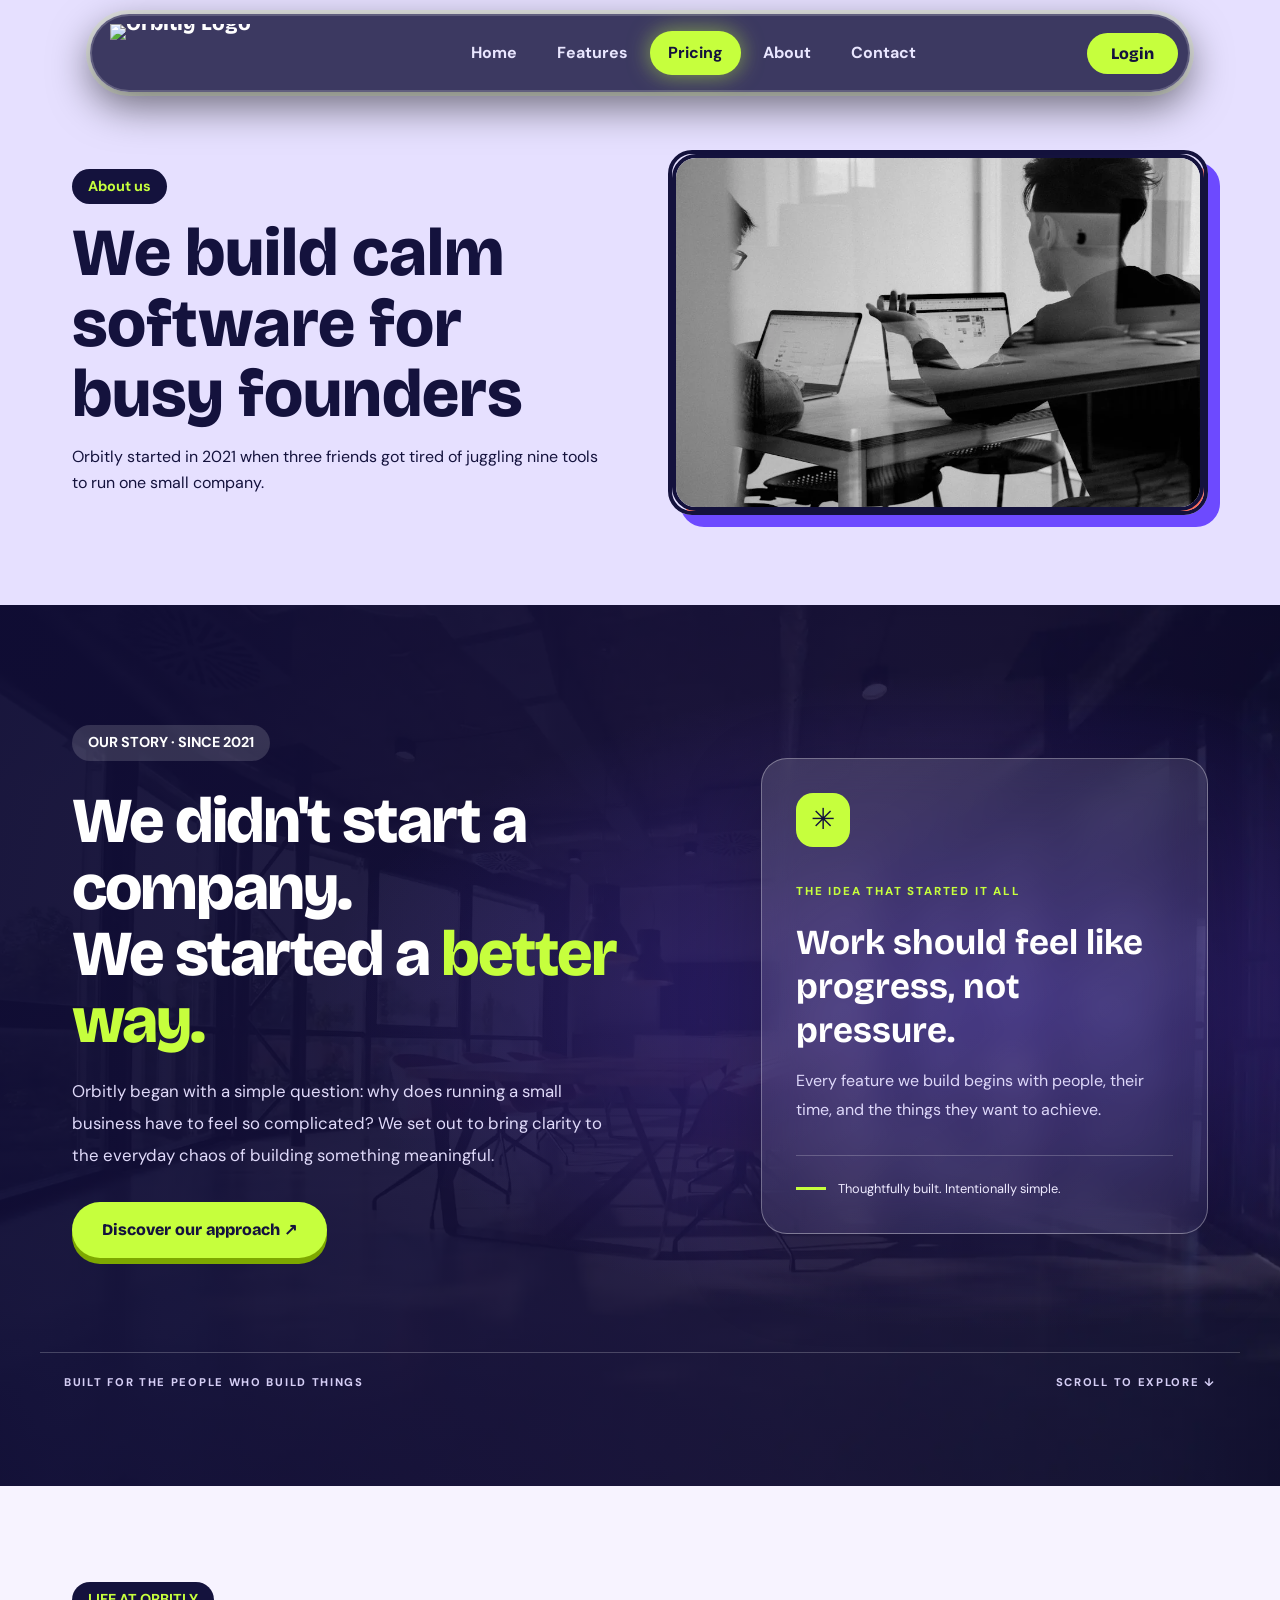
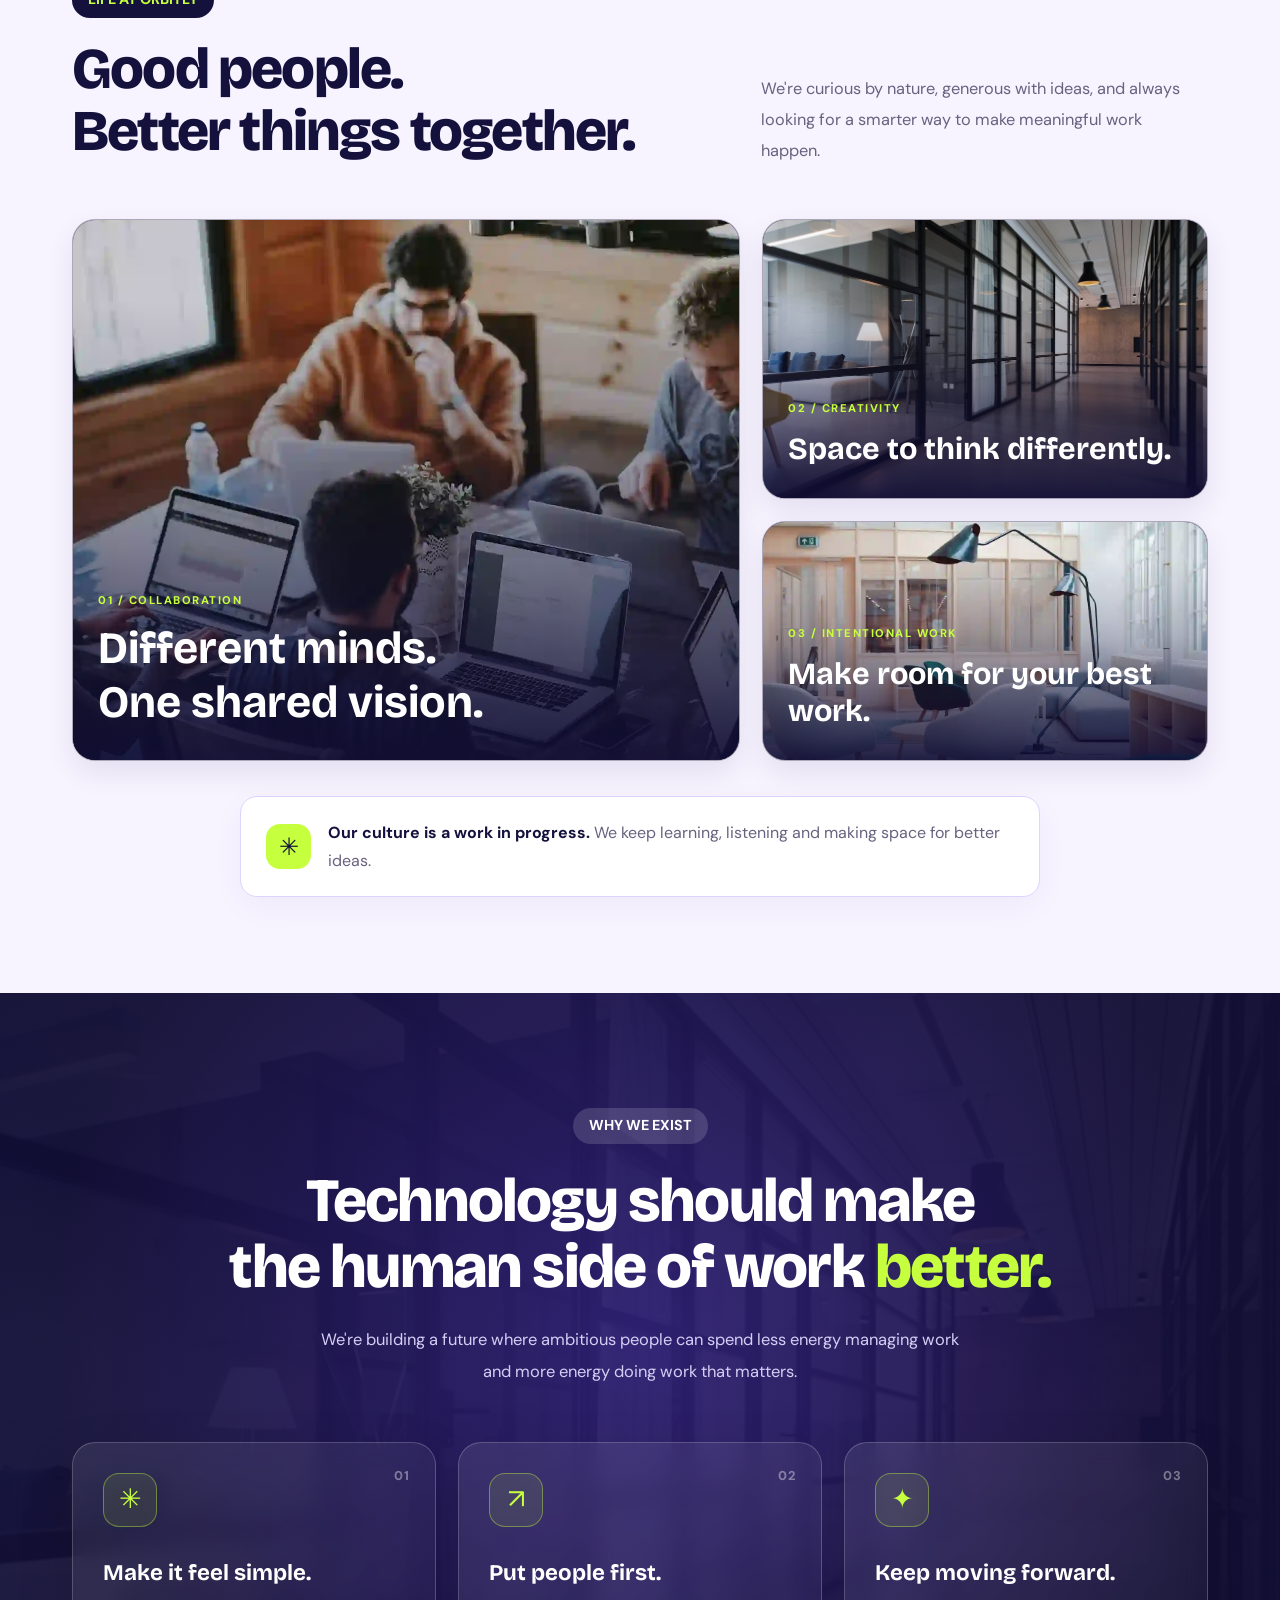
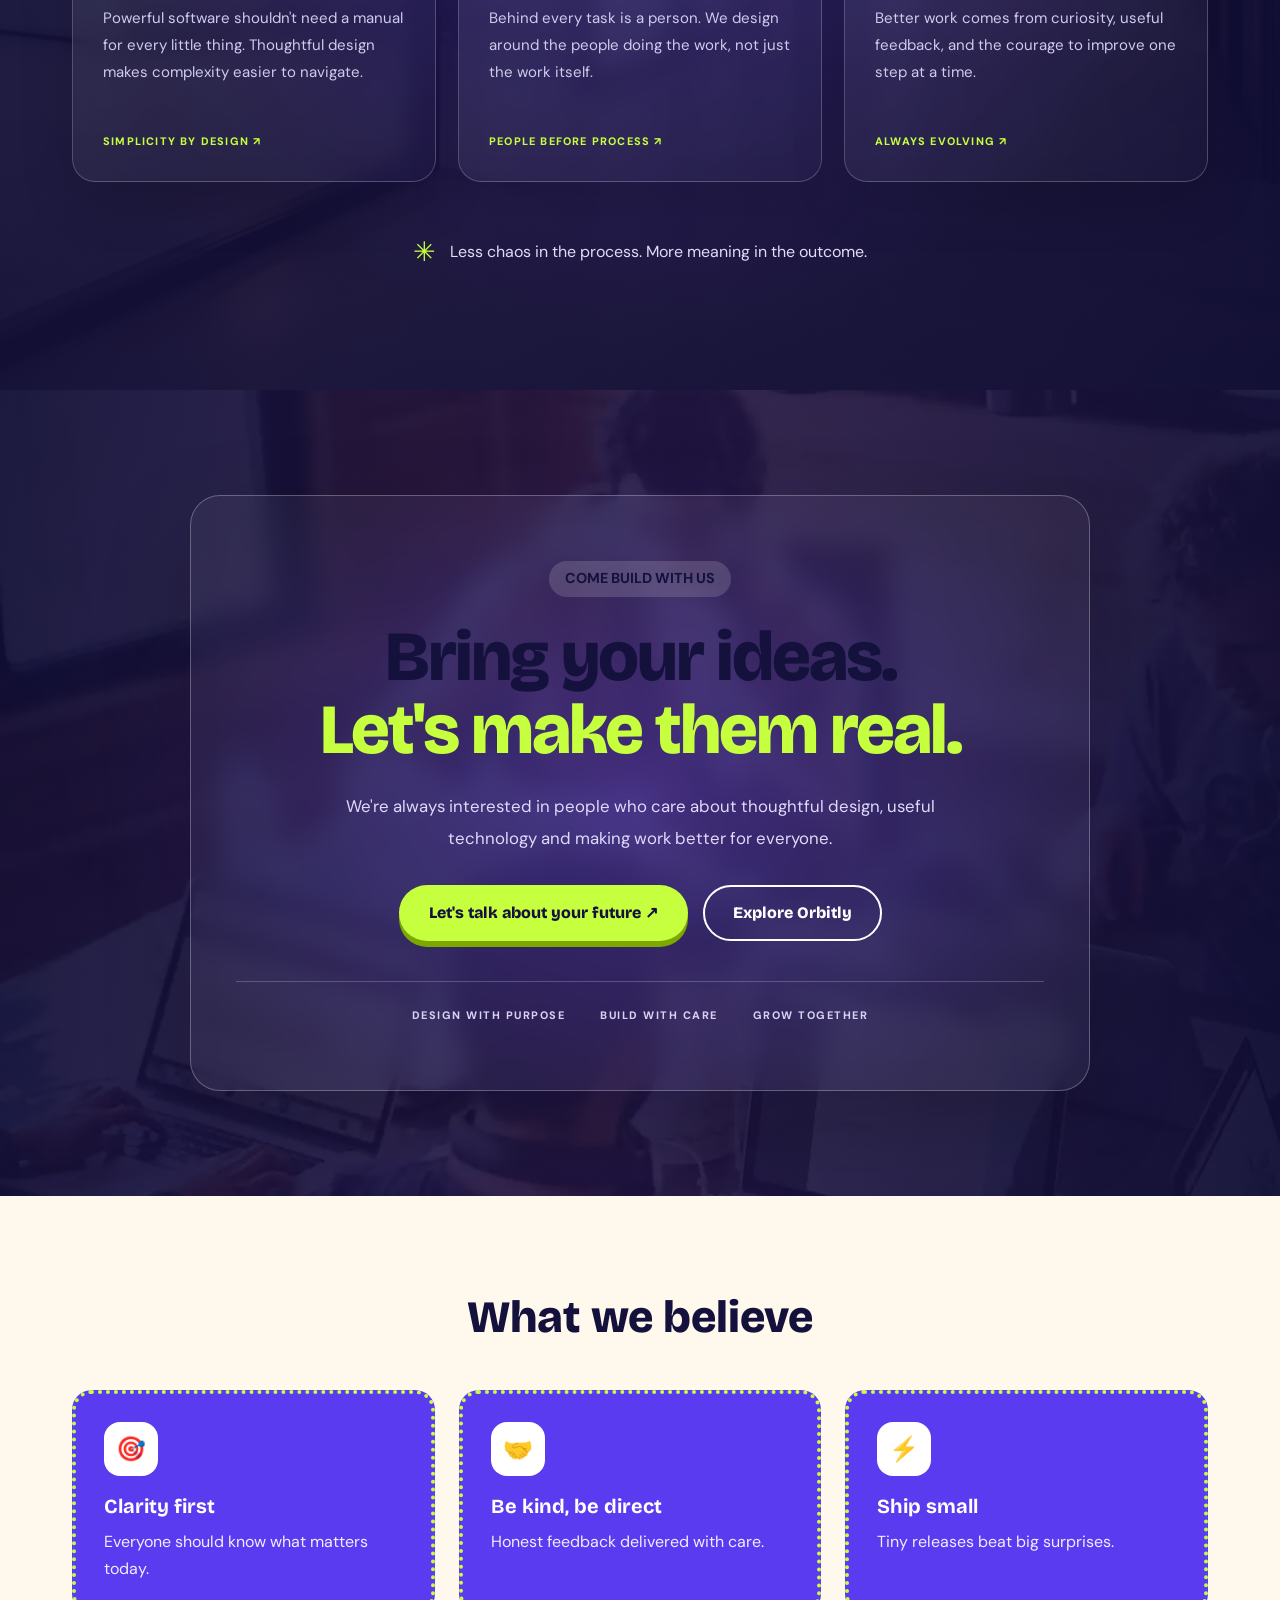
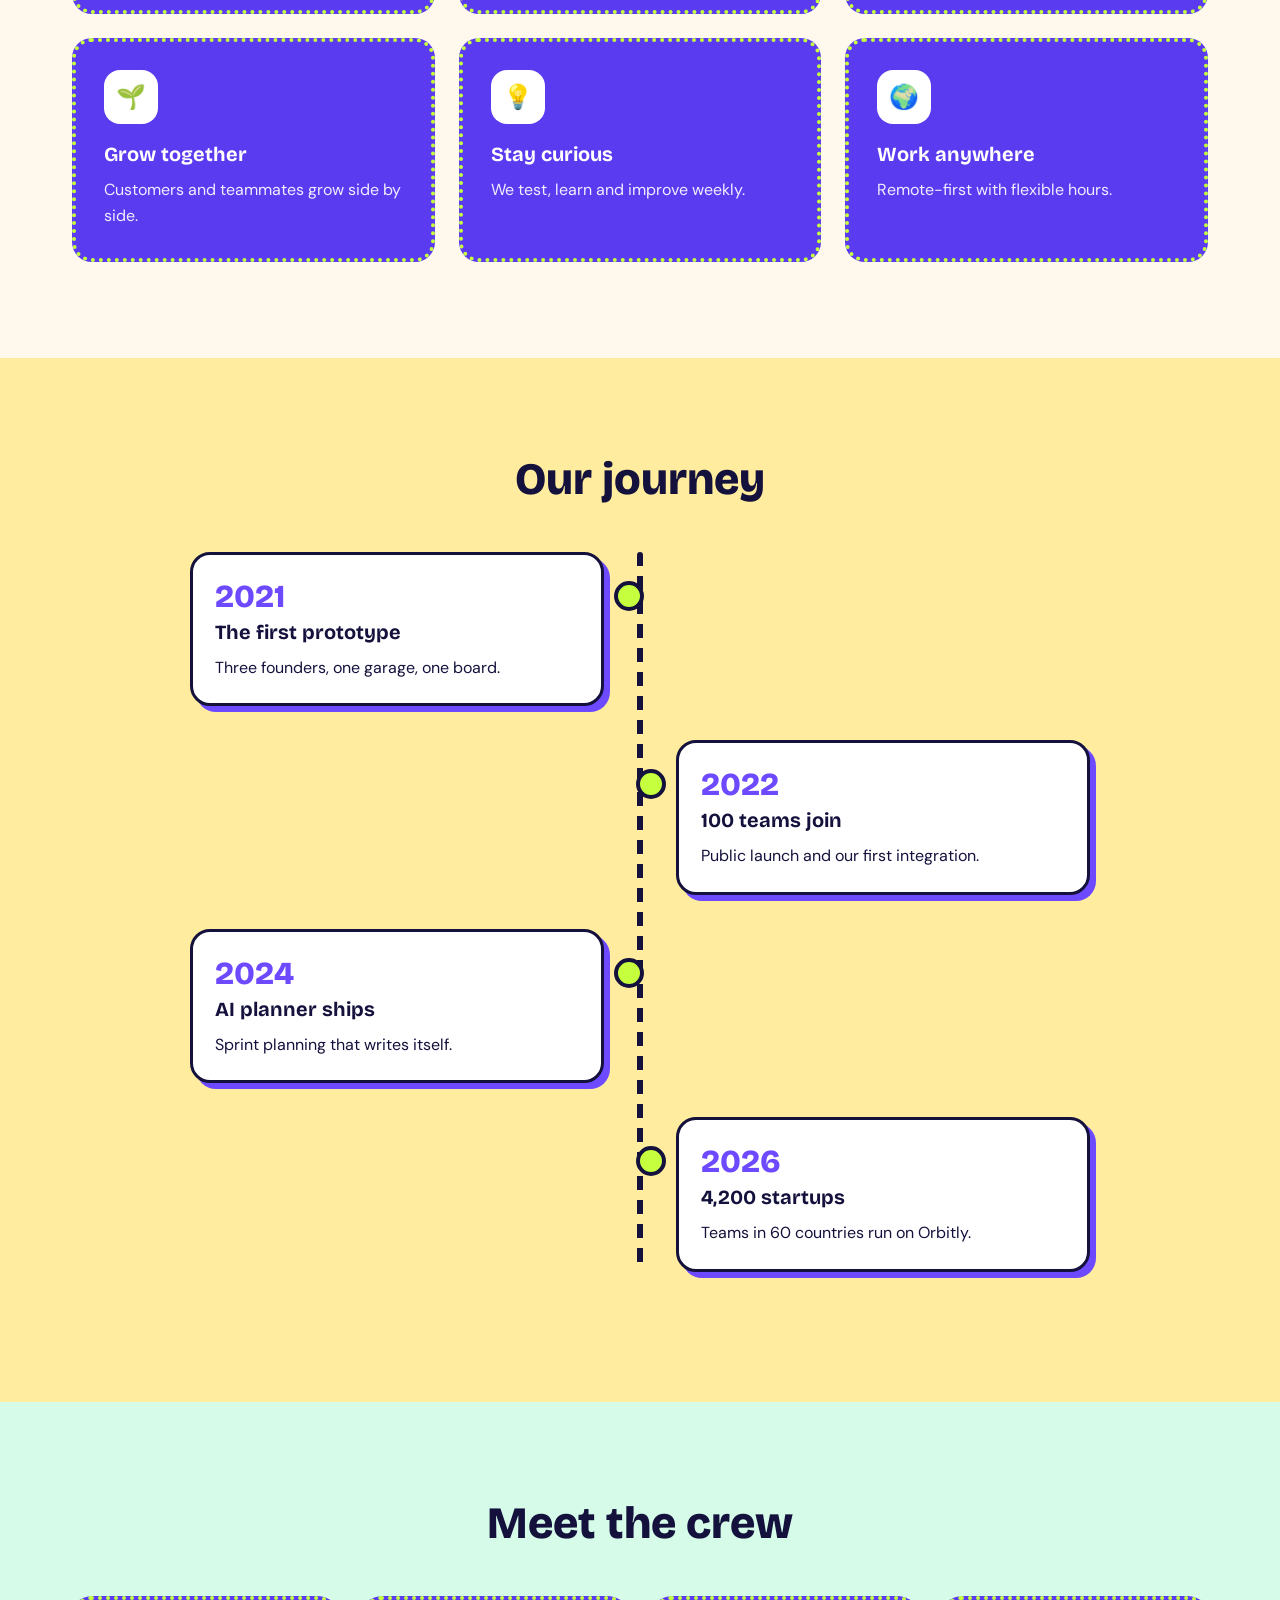
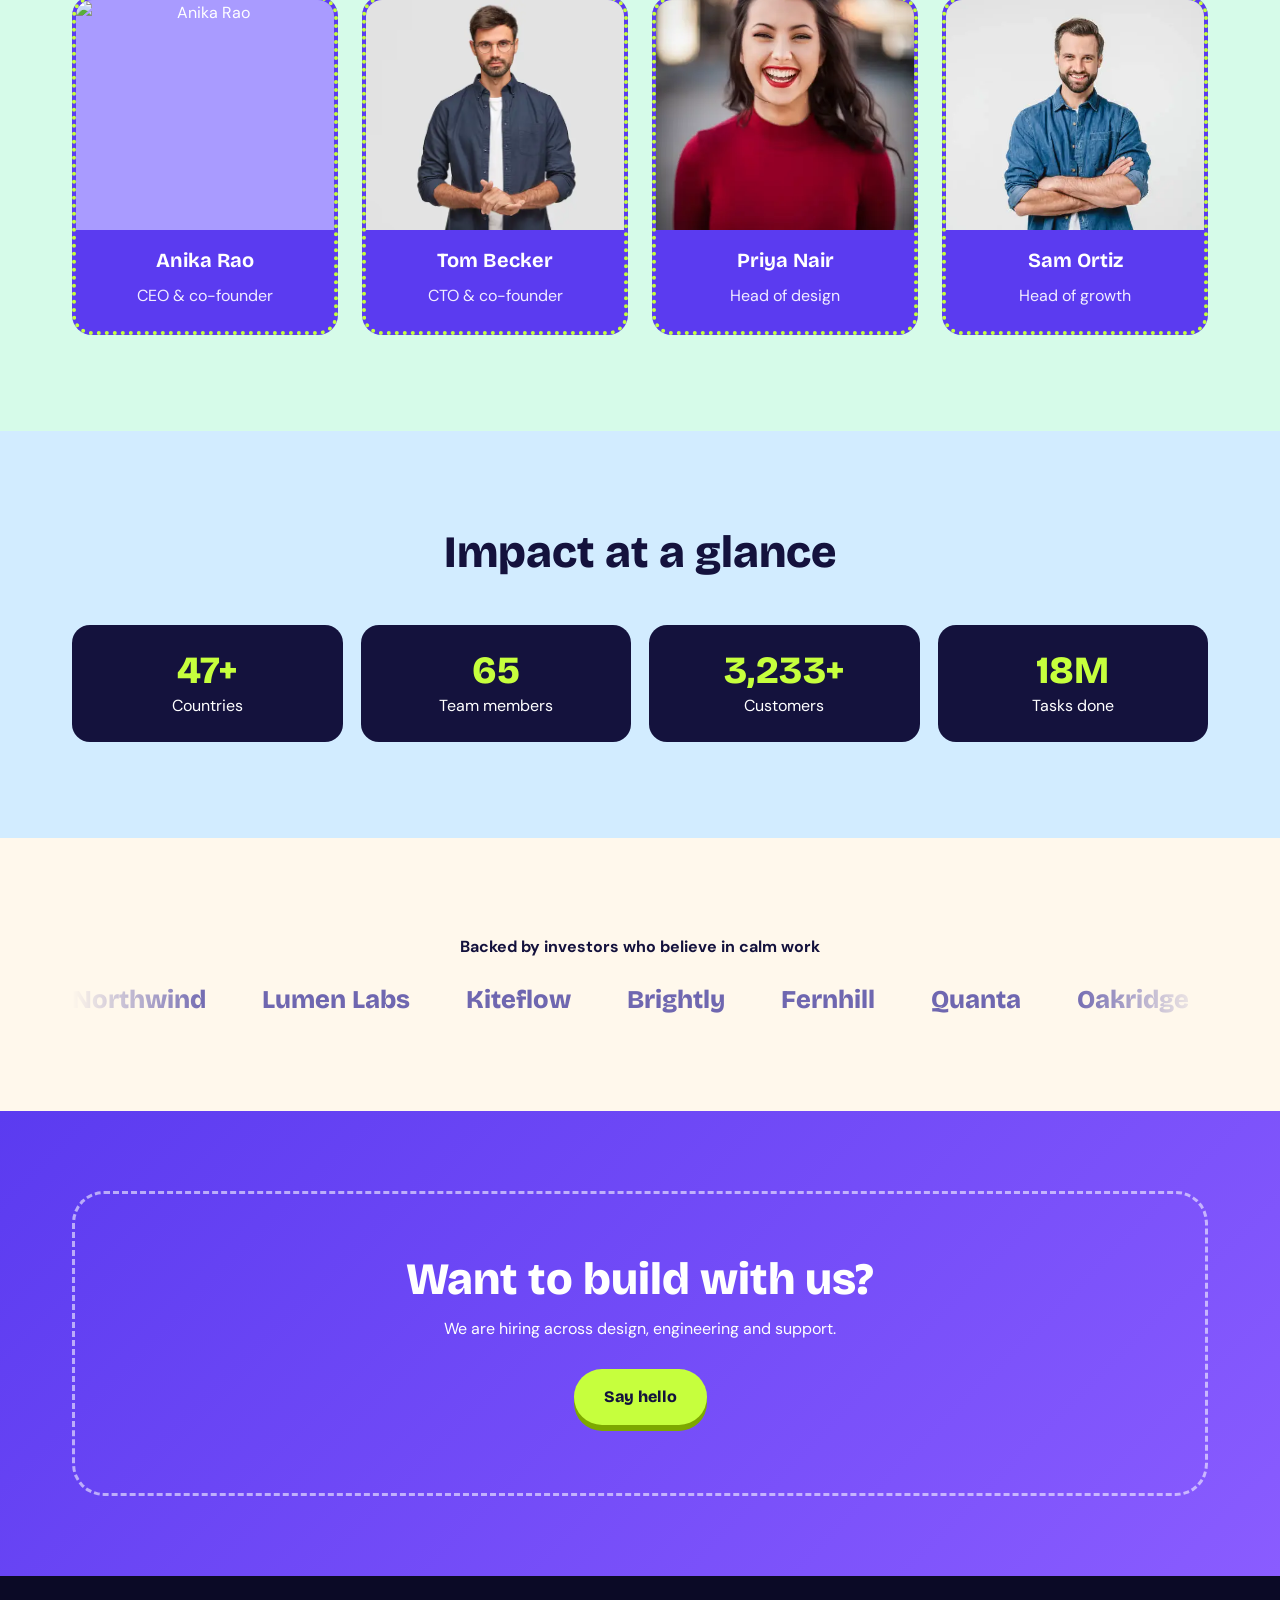
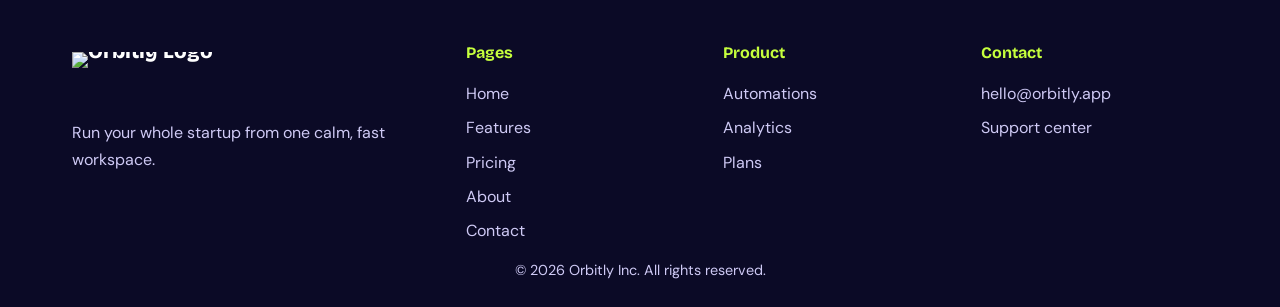
==== about.html @ 15941bc1 "first commit" ====
<!doctype html>
<html lang="en">
  <head>
    <meta charset="utf-8" />
    <meta name="viewport" content="width=device-width,initial-scale=1" />
    <title>About | Orbitly</title>
    <link rel="preconnect" href="https://fonts.googleapis.com" />
    <link
      href="https://fonts.googleapis.com/css2?family=Bricolage+Grotesque:wght@600;800&family=DM+Sans:wght@400;500;700&display=swap"
      rel="stylesheet"
    />
    <link rel="stylesheet" href="css/base.css" />
    <link rel="stylesheet" href="css/about.css" />
  </head>
  <body class="pg-about">
    <div id="bar"></div>
    <div id="glow"></div>
    <header class="nav">
      <a class="brand" href="index.html">
        <img src="images/logo.webp" alt="Orbitly Logo" class="brand-logo">
      </a>
      <nav class="links" id="links">
        <a href="index.html">Home</a>
        <a href="features.html">Features</a>
        <a href="pricing.html" class="on">Pricing</a>
        <a href="about.html">About</a>
        <a href="contact.html">Contact</a>
        <span class="blob"></span>
      </nav>
      <div class="navr">
        <button class="btn lime sm" id="loginBtn" type="button">Login</button>
        <button class="burger" id="burger" aria-label="Open menu">
          <span></span><span></span><span></span>
        </button>
      </div>
    </header>
    <div class="veil" id="veil"></div>
    <aside class="drawer" id="drawer">
      <button class="x" id="dx" aria-label="Close menu">&times;</button>
      <a href="index.html">Home</a>
      <a href="features.html">Features</a>
      <a href="pricing.html" class="on">Pricing</a>
      <a href="about.html">About</a><a href="contact.html">Contact</a>
      <button class="btn lime" id="loginBtn" type="button">Login</button>
    </aside>

<!-- =============== pages starts ================ -->
    <main>

      <section class="sec s-lilac hero2">
        <div class="wrap">
          <div class="split">
            <div data-a="left">
              <span class="pill dk">About us</span>
              <h1>We build calm software for busy founders</h1>
              <p>
                Orbitly started in 2021 when three friends got tired of juggling
                nine tools to run one small company.
              </p>
            </div>
            <div data-a="right" class="frame">
              <img
                src="images/img1.webp"
                alt="Orbitly office team"
                loading="lazy"
              />
            </div>
          </div>
        </div>
      </section>


<!-- 1. OUR STORY — CINEMATIC PHOTO SECTION -->
<section class="sec ab-story">
  <div class="ab-story-bg"></div>
  <div class="ab-story-overlay"></div>

  <div class="wrap ab-story-inner">
    <div class="ab-story-copy" data-a="left">
      <span class="pill">OUR STORY · SINCE 2021</span>

      <h2>We didn't start a company.<br>
        We started a <em>better way.</em>
      </h2>

      <p>
        Orbitly began with a simple question: why does running a small
        business have to feel so complicated? We set out to bring clarity
        to the everyday chaos of building something meaningful.
      </p>

      <a href="error.html" class="btn lime">
        Discover our approach ↗
      </a>
    </div>

    <div class="ab-story-panel" data-a="right">
      <span class="ab-panel-icon">✳</span>
      <span class="ab-eyebrow">THE IDEA THAT STARTED IT ALL</span>

      <h3>Work should feel like progress, not pressure.</h3>

      <p>
        Every feature we build begins with people, their time,
        and the things they want to achieve.
      </p>

      <div class="ab-panel-foot">
        <span class="ab-panel-line"></span>
        <span>Thoughtfully built. Intentionally simple.</span>
      </div>
    </div>
  </div>

  <div class="ab-story-bottom">
    <span>BUILT FOR THE PEOPLE WHO BUILD THINGS</span>
    <span>SCROLL TO EXPLORE ↓</span>
  </div>
</section>


<!-- 2. LIFE AT ORBITLY — EDITORIAL PHOTO GALLERY -->
<section class="sec ab-culture">
  <div class="wrap">
    <div class="ab-culture-heading" data-a="up">
      <div>
        <span class="pill dk">LIFE AT ORBITLY</span>
        <h2>Good people.<br>Better things together.</h2>
      </div>

      <p>
        We're curious by nature, generous with ideas, and always
        looking for a smarter way to make meaningful work happen.
      </p>
    </div>

    <div class="ab-gallery">
      <article class="ab-gallery-card ab-gallery-main" data-a="left">
        <img
          src="images/img2.webp"
          alt="Colleagues collaborating around a table"
          loading="lazy">

        <div class="ab-gallery-overlay"></div>

        <div class="ab-gallery-content">
          <span>01 / COLLABORATION</span>
          <h3>Different minds.<br>One shared vision.</h3>
        </div>
      </article>

      <article class="ab-gallery-card ab-gallery-small" data-a="right">
        <img
          src="images/img3.webp"
          alt="Bright contemporary collaborative workspace"
          loading="lazy">

        <div class="ab-gallery-overlay"></div>

        <div class="ab-gallery-content">
          <span>02 / CREATIVITY</span>
          <h3>Space to think differently.</h3>
        </div>
      </article>

      <article class="ab-gallery-card ab-gallery-wide" data-a="up">
        <img
          src="images/img4.webp"
          alt="Thoughtfully designed modern workspace"
          loading="lazy">

        <div class="ab-gallery-overlay"></div>

        <div class="ab-gallery-content">
          <span>03 / INTENTIONAL WORK</span>
          <h3>Make room for your best work.</h3>
        </div>
      </article>
    </div>

    <div class="ab-culture-note" data-a="up">
      <span>✳</span>
      <p>
        <strong>Our culture is a work in progress.</strong>
        We keep learning, listening and making space for better ideas.
      </p>
    </div>
  </div>
</section>


<!-- 3. OUR MISSION — DARK IMMERSIVE SECTION -->
<section class="sec ab-mission">
  <div class="ab-mission-bg"></div>
  <div class="ab-mission-overlay"></div>

  <div class="wrap ab-mission-inner">
    <div class="ab-mission-heading" data-a="up">
      <span class="pill">WHY WE EXIST</span>

      <h2>Technology should make<br>
        the human side of work <em>better.</em>
      </h2>

      <p>
        We're building a future where ambitious people can spend
        less energy managing work and more energy doing work that matters.
      </p>
    </div>

    <div class="ab-principles">
      <article class="ab-principle" data-a="up">
        <span class="ab-principle-number">01</span>
        <span class="ab-principle-icon">✳</span>
        <h3>Make it feel simple.</h3>
        <p>
          Powerful software shouldn't need a manual for every little thing.
          Thoughtful design makes complexity easier to navigate.
        </p>
        <span class="ab-principle-foot">SIMPLICITY BY DESIGN ↗</span>
      </article>

      <article class="ab-principle" data-a="up">
        <span class="ab-principle-number">02</span>
        <span class="ab-principle-icon">↗</span>
        <h3>Put people first.</h3>
        <p>
          Behind every task is a person. We design around the people
          doing the work, not just the work itself.
        </p>
        <span class="ab-principle-foot">PEOPLE BEFORE PROCESS ↗</span>
      </article>

      <article class="ab-principle" data-a="up">
        <span class="ab-principle-number">03</span>
        <span class="ab-principle-icon">✦</span>
        <h3>Keep moving forward.</h3>
        <p>
          Better work comes from curiosity, useful feedback,
          and the courage to improve one step at a time.
        </p>
        <span class="ab-principle-foot">ALWAYS EVOLVING ↗</span>
      </article>
    </div>

    <div class="ab-mission-signoff" data-a="up">
      <span class="ab-signoff-star">✳</span>
      <p>Less chaos in the process. More meaning in the outcome.</p>
    </div>
  </div>
</section>


<!-- 4. CAREERS — PREMIUM PHOTO CTA -->
<section class="sec ab-careers">
  <div class="ab-careers-bg"></div>
  <div class="ab-careers-overlay"></div>

  <div class="wrap">
    <div class="ab-careers-box" data-a="zoom">
      <span class="pill">COME BUILD WITH US</span>

      <h2>Bring your ideas.<br>
        <em>Let's make them real.</em>
      </h2>

      <p>
        We're always interested in people who care about thoughtful
        design, useful technology and making work better for everyone.
      </p>

      <div class="ab-careers-actions">
        <a class="btn lime" href="error.html">
          Let's talk about your future ↗
        </a>
        <a class="btn ghost" href="error.html">
          Explore Orbitly
        </a>
      </div>

      <div class="ab-careers-foot">
        <span>DESIGN WITH PURPOSE</span>
        <span>BUILD WITH CARE</span>
        <span>GROW TOGETHER</span>
      </div>
    </div>
  </div>
</section>


<!--  -->
      <section class="sec s-cream">
        <div class="wrap">
          <div class="head" data-a="up"><h2>What we believe</h2></div>
          <div class="grid g3">
            <article class="card" data-a="up" data-tilt>
              <span class="ic">&#127919;</span>
              <h3>Clarity first</h3>
              <p>Everyone should know what matters today.</p>
            </article>
            <article class="card" data-a="up" data-tilt>
              <span class="ic">&#129309;</span>
              <h3>Be kind, be direct</h3>
              <p>Honest feedback delivered with care.</p>
            </article>
            <article class="card" data-a="up" data-tilt>
              <span class="ic">&#9889;</span>
              <h3>Ship small</h3>
              <p>Tiny releases beat big surprises.</p>
            </article>
            <article class="card" data-a="up" data-tilt>
              <span class="ic">&#127793;</span>
              <h3>Grow together</h3>
              <p>Customers and teammates grow side by side.</p>
            </article>
            <article class="card" data-a="up" data-tilt>
              <span class="ic">&#128161;</span>
              <h3>Stay curious</h3>
              <p>We test, learn and improve weekly.</p>
            </article>
            <article class="card" data-a="up" data-tilt>
              <span class="ic">&#127757;</span>
              <h3>Work anywhere</h3>
              <p>Remote-first with flexible hours.</p>
            </article>
          </div>
        </div>
      </section>
      <section class="sec s-sun">
        <div class="wrap">
          <div class="head" data-a="up"><h2>Our journey</h2></div>
          <div class="tline">
            <div class="ti" data-a="left">
              <b>2021</b>
              <h3>The first prototype</h3>
              <p>Three founders, one garage, one board.</p>
            </div>
            <div class="ti" data-a="right">
              <b>2022</b>
              <h3>100 teams join</h3>
              <p>Public launch and our first integration.</p>
            </div>
            <div class="ti" data-a="left">
              <b>2024</b>
              <h3>AI planner ships</h3>
              <p>Sprint planning that writes itself.</p>
            </div>
            <div class="ti" data-a="right">
              <b>2026</b>
              <h3>4,200 startups</h3>
              <p>Teams in 60 countries run on Orbitly.</p>
            </div>
          </div>
        </div>
      </section>
      <section class="sec s-mint">
        <div class="wrap">
          <div class="head" data-a="up"><h2>Meet the crew</h2></div>
          <div class="grid g4">
            <article class="card tm" data-a="up" data-tilt>
              <img
                src="images/person1.jpg"
                alt="Anika Rao"
                loading="lazy"
              />
              <h3>Anika Rao</h3>
              <p>CEO &amp; co-founder</p>
            </article>
            <article class="card tm" data-a="up" data-tilt>
              <img
                src="images/team1.webp"
                alt="Tom Becker"
                loading="lazy"
              />
              <h3>Tom Becker</h3>
              <p>CTO &amp; co-founder</p>
            </article>
            <article class="card tm" data-a="up" data-tilt>
              <img
                src="images/person4.webp"
                alt="Priya Nair"
                loading="lazy"
              />
              <h3>Priya Nair</h3>
              <p>Head of design</p>
            </article>
            <article class="card tm" data-a="up" data-tilt>
              <img
                src="images/team3.webp"
                alt="Sam Ortiz"
                loading="lazy"
              />
              <h3>Sam Ortiz</h3>
              <p>Head of growth</p>
            </article>
          </div>
        </div>
      </section>
      <section class="sec s-sky">
        <div class="wrap">
          <div class="head" data-a="up"><h2>Impact at a glance</h2></div>
          <div class="stats wide">
            <div data-a="zoom">
              <b data-count="60" data-suf="+">0</b><span>Countries</span>
            </div>
            <div data-a="zoom">
              <b data-count="85" data-suf="">0</b><span>Team members</span>
            </div>
            <div data-a="zoom">
              <b data-count="4200" data-suf="+">0</b><span>Customers</span>
            </div>
            <div data-a="zoom">
              <b data-count="24" data-suf="M">0</b><span>Tasks done</span>
            </div>
          </div>
        </div>
      </section>
      <section class="sec s-cream trust">
        <div class="wrap">
          <p class="lead" data-a="up">
            Backed by investors who believe in calm work
          </p>
          <div class="marq">
            <div class="mt">
              <span>Northwind</span><span>Lumen Labs</span><span>Kiteflow</span
              ><span>Brightly</span><span>Fernhill</span><span>Quanta</span
              ><span>Oakridge</span><span>Pixelbarn</span><span>Northwind</span
              ><span>Lumen Labs</span><span>Kiteflow</span><span>Brightly</span
              ><span>Fernhill</span><span>Quanta</span><span>Oakridge</span
              ><span>Pixelbarn</span>
            </div>
          </div>
        </div>
      </section>
      <section class="sec s-violet cta">
        <div class="wrap">
          <div class="ctab" data-a="zoom">
            <h2>Want to build with us?</h2>
            <p>We are hiring across design, engineering and support.</p>
            <a class="btn lime" href="error.html">Say hello</a>
          </div>
        </div>
      </section>
    </main>
<!-- Footer -->
    <footer class="foot">
      <div class="wrap fgrid">
        <div>
          <a class="brand" href="index.html">
            <img src="images/logo.webp" alt="Orbitly Logo" class="brand-logo">
          </a>
          <p>Run your whole startup from one calm, fast workspace.</p>
        </div>
        <div>
          <h4>Pages</h4>
          <a href="index.html">Home</a>
          <a href="features.html">Features</a>
          <a href="pricing.html">Pricing</a>
          <a href="about.html">About</a>
          <a href="contact.html">Contact</a>
        </div>
        <div>
          <h4>Product</h4>
          <a href="features.html">Automations</a>
          <a href="features.html">Analytics</a>
          <a href="pricing.html">Plans</a>
        </div>
        <div>
          <h4>Contact</h4>
          <a href="contact.html">hello@orbitly.app</a>
          <a href="contact.html">Support center</a>
        </div>
      </div>
      <p class="copy">&copy; 2026 Orbitly Inc. All rights reserved.</p>
    </footer>


    <script src="js/base.js"></script>
    <script src="js/about.js"></script>
  </body>
</html>
---- css/base.css ----
:root{--bg:#12103a;--v:#6d4aff;--vd:#4a2fd6;--lime:#c6ff3d;--coral:#ff6b57;--ink:#14123d;--card:#fff;--ct:#14123d;--bd:3px solid var(--ink)}
*{box-sizing:border-box;margin:0;padding:0}html{scroll-behavior:smooth}
body{background:var(--bg);color:#fff;font:400 1rem/1.65 'DM Sans',sans-serif;overflow-x:hidden}
img{max-width:100%;display:block}a{color:inherit;text-decoration:none}
h1,h2,h3,h4,.brand,.btn{font-family:'Bricolage Grotesque',sans-serif}
:focus-visible{outline:3px solid var(--lime);outline-offset:3px}
#bar{position:fixed;top:0;left:0;height:4px;width:0;background:linear-gradient(90deg,var(--coral),var(--lime));z-index:200}
#glow{position:fixed;width:340px;height:340px;border-radius:50%;pointer-events:none;background:radial-gradient(#6d4aff55,transparent 65%);transform:translate(-50%,-50%);z-index:1;left:-400px;top:-400px}
.wrap{max-width:1180px;margin:auto;padding:0 22px}
.nav{position:fixed;top:14px;left:50%;transform:translateX(-50%);width:min(1100px,94vw);display:flex;align-items:center;justify-content:space-between;padding:8px 10px 8px 18px;background:#12103acc;backdrop-filter:blur(14px);border:2px solid #ffffff30;border-radius:60px;z-index:100;box-shadow:0 0 0 4px #c6ff3d22,0 14px 40px #0008;animation:drop .9s cubic-bezier(.2,1.3,.4,1) both}
@keyframes drop{from{transform:translate(-50%,-140%)}}
.brand{display:flex;align-items:center;gap:10px;font-weight:800;font-size:1.3rem}
.orbit{width:28px;height:28px;border:2px solid var(--lime);border-radius:50%;position:relative;animation:spin 6s linear infinite;display:block}
.orbit b{position:absolute;top:-6px;left:9px;width:10px;height:10px;border-radius:50%;background:var(--coral)}
@keyframes spin{to{transform:rotate(360deg)}}
.links{position:relative;display:flex;gap:4px}
.links a{position:relative;z-index:2;padding:9px 18px;border-radius:40px;font-weight:700;color:#e9e6ff;transition:color .3s}
.links a:hover,.links a.on{color:var(--ink)}
.blob{position:absolute;z-index:1;top:0;left:0;height:100%;width:0;background:var(--lime);border-radius:40px;transition:all .45s cubic-bezier(.3,1.5,.5,1);box-shadow:0 0 22px #c6ff3d88}
.navr{display:flex;gap:10px;align-items:center}
.burger{display:none;width:44px;height:44px;border-radius:50%;border:2px solid #ffffff40;background:none;cursor:pointer;flex-direction:column;gap:5px;align-items:center;justify-content:center}
.burger span{width:20px;height:2px;background:#fff;transition:.3s}
.drawer{position:fixed;top:0;right:0;height:100vh;height:100dvh;width:50vw;min-width:250px;background:linear-gradient(170deg,#4a2fd6,#12103a);z-index:150;padding:80px 26px 30px;display:flex;flex-direction:column;gap:6px;transform:translateX(105%);transition:transform .55s cubic-bezier(.7,0,.2,1);border-left:3px solid var(--lime)}
.drawer.open{transform:none}
.drawer a{padding:14px 10px;font:700 1.25rem 'Bricolage Grotesque';border-bottom:1px dashed #ffffff40;opacity:0;transform:translateX(30px);transition:.4s}
.drawer.open a{opacity:1;transform:none;transition-delay:calc(var(--i)*.07s + .25s)}
.drawer a.on{color:var(--lime)}.drawer .btn{margin-top:auto}
.x{position:absolute;top:16px;right:16px;width:42px;height:42px;border-radius:50%;border:2px solid currentColor;background:none;color:inherit;font-size:1.6rem;line-height:1;cursor:pointer;transition:transform .4s}
.x:hover{transform:rotate(90deg)}
.veil{position:fixed;inset:0;background:#000a;opacity:0;pointer-events:none;transition:.4s;z-index:140}.veil.show{opacity:1;pointer-events:auto}
@media(max-width:900px){.links{display:none}.burger{display:flex}.nav{padding-left:14px}}
@media(min-width:901px){.drawer,.veil{display:none}}
.btn{display:inline-block;padding:13px 28px;border-radius:50px;font-weight:800;border:2px solid transparent;cursor:pointer;font-size:1rem;position:relative;overflow:hidden;transition:transform .3s,box-shadow .3s}
.btn:hover{transform:translateY(-3px) scale(1.04)}
.btn::after{content:"";position:absolute;top:0;left:-80%;width:50%;height:100%;background:#fff6;transform:skewX(-25deg);transition:left .6s}.btn:hover::after{left:140%}
.lime{background:var(--lime);color:var(--ink);box-shadow:0 6px 0 #7da800}.violet{background:var(--v);color:#fff;box-shadow:0 6px 0 var(--vd)}
.ghost{border-color:#fff;color:#fff}.sm{padding:9px 22px;box-shadow:none}.full{width:100%}
.sec{padding:96px 0;color:var(--ink);position:relative;overflow:hidden}
.s-cream{background:#fff8ec}.s-lilac{background:#e6e0ff}.s-mint{background:#d6fbe9}.s-sun{background:#ffec9e}.s-sky{background:#d2ecff}.s-violet{background:linear-gradient(135deg,#5b3bf0,#8a5cff);color:#fff}
.head{text-align:center;max-width:680px;margin:0 auto 48px}
h1{font-size:clamp(2.3rem,5.5vw,4.2rem);line-height:1.05;font-weight:800;margin:14px 0}
h2{font-size:clamp(1.8rem,3.8vw,2.8rem);line-height:1.12;font-weight:800;margin-bottom:12px}
h3{font-size:1.25rem;margin-bottom:6px}.sec p{max-width:62ch}.head p,.center p{margin:auto}
.center{text-align:center;max-width:760px;margin:auto}.hero2{padding:150px 0 90px}
.pill{display:inline-block;padding:6px 16px;border-radius:30px;background:#ffffff26;font-weight:700;font-size:.9rem}.pill.dk{background:var(--ink);color:var(--lime)}
.row{display:flex;gap:14px;flex-wrap:wrap;margin:26px 0 12px}
.split{display:grid;grid-template-columns:1fr 1fr;gap:56px;align-items:center}
.grid{display:grid;gap:24px}.g3{grid-template-columns:repeat(3,1fr)}.g4{grid-template-columns:repeat(4,1fr)}
@media(max-width:900px){.split{grid-template-columns:1fr;gap:34px}.g3{grid-template-columns:1fr 1fr}.g4{grid-template-columns:1fr 1fr}}
@media(max-width:600px){.g3,.g4{grid-template-columns:1fr}.sec{padding:70px 0}}
.card{background:var(--card);color:var(--ct);border:var(--bd);border-radius:20px;padding:28px;transition:transform .25s ease,box-shadow .3s;transform-style:preserve-3d}
.ic{display:grid;place-items:center;width:54px;height:54px;border-radius:16px;background:var(--lime);color:var(--ink);font-size:1.5rem;margin-bottom:14px}
.frame{border-radius:24px;overflow:hidden;border:4px solid var(--ink);box-shadow:12px 12px 0 var(--v)}
.frame img,.split>div>img{width:100%;height:100%;object-fit:cover;min-height:280px;background:#c9c2f5}
.split>div>img{border-radius:24px;border:4px solid var(--ink);box-shadow:12px 12px 0 var(--coral)}
.stats{display:grid;grid-template-columns:1fr 1fr;gap:18px;margin-top:26px}.stats.wide{grid-template-columns:repeat(4,1fr);text-align:center}
@media(max-width:700px){.stats.wide{grid-template-columns:1fr 1fr}}
.stats div{background:var(--ink);color:#fff;padding:22px;border-radius:18px}.stats b{display:block;font:800 2.4rem 'Bricolage Grotesque';color:var(--lime)}
.ticks{list-style:none;margin-top:18px}.ticks li{padding:10px 0 10px 38px;position:relative;font-weight:700}.ticks li::before{content:"\2713";position:absolute;left:0;width:26px;height:26px;border-radius:50%;background:var(--ink);color:var(--lime);display:grid;place-items:center;font-size:.85rem}
.tbl{overflow-x:auto;background:#fff;border:3px solid var(--ink);border-radius:18px}table{width:100%;border-collapse:collapse;min-width:480px}th,td{padding:16px 20px;text-align:left;border-bottom:1px solid #d6d1f3}th{background:var(--ink);color:#fff}
.faq{max-width:760px;margin:auto}.faq details{background:#fff;border:3px solid var(--ink);border-radius:16px;margin-bottom:14px;padding:4px 20px;transition:.3s}
.faq summary{padding:16px 0;font-weight:700;cursor:pointer;list-style:none;display:flex;justify-content:space-between}.faq summary::after{content:"+";font-size:1.5rem;transition:transform .35s}.faq details[open] summary::after{transform:rotate(135deg)}
.faq details[open]{background:#f4f1ff;box-shadow:6px 6px 0 var(--v)}.faq p{padding-bottom:18px;animation:fd .5s}@keyframes fd{from{opacity:0;transform:translateY(-8px)}}
.marq{overflow:hidden;margin-top:24px;mask:linear-gradient(90deg,transparent,#000 12%,#000 88%,transparent)}
.mt{display:flex;gap:56px;width:max-content;animation:mq 26s linear infinite}.mt span{font:800 1.6rem 'Bricolage Grotesque';color:#6f67b0;white-space:nowrap}@keyframes mq{to{transform:translateX(-50%)}}
.lead{text-align:center;font-weight:700;margin:auto}
.cta{padding:80px 0}.ctab{text-align:center;padding:60px 24px;border-radius:32px;border:3px dashed #ffffff90;position:relative}.ctab p{margin:0 auto 26px}
.msg{margin-top:12px;font-weight:700}
.foot{background:#0b0a26;padding:64px 0 24px;position:relative;z-index:2}.fgrid{display:grid;grid-template-columns:1.6fr 1fr 1fr 1fr;gap:30px}
@media(max-width:800px){.fgrid{grid-template-columns:1fr 1fr}}.foot a:not(.brand){display:block;color:#cfcaf5;padding:4px 0;transition:.3s}.foot a:hover{color:var(--lime);transform:translateX(5px)}
.foot h4{color:var(--lime);margin-bottom:10px}.foot p{color:#cfcaf5;margin-top:10px}.copy{text-align:center;margin-top:40px;font-size:.9rem}
.modal{position:fixed;inset:0;background:#0009;backdrop-filter:blur(6px);display:grid;place-items:center;z-index:300;opacity:0;pointer-events:none;transition:.35s;padding:16px}.modal.show{opacity:1;pointer-events:auto}
.mbox{position:relative;background:#fff8ec;color:var(--ink);border-radius:28px;padding:38px 30px 30px;width:min(440px,100%);border:4px solid var(--ink);box-shadow:10px 10px 0 var(--lime);transform:scale(.7) rotate(-4deg);transition:.5s cubic-bezier(.3,1.6,.5,1)}.modal.show .mbox{transform:none}
.mbox p{margin-bottom:16px}.roles{display:grid;grid-template-columns:1fr 1fr;gap:12px;margin-bottom:18px}
.role{padding:14px 8px;border-radius:16px;border:3px solid var(--ink);background:#fff;color:var(--ink);cursor:pointer;font:800 1rem 'Bricolage Grotesque';transition:.3s;display:flex;flex-direction:column;align-items:center}
.role small{font:500 .78rem 'DM Sans'}.role b{font-size:1.3rem}.role.on{background:var(--v);color:#fff;transform:translateY(-4px);box-shadow:0 6px 0 var(--ink)}
.mbox label,.cform label{display:block;font-weight:700;margin-bottom:12px}
input,textarea{display:block;width:100%;margin-top:6px;padding:12px 14px;border-radius:12px;border:3px solid var(--ink);background:#fff;color:var(--ink);font:inherit}
input:focus,textarea:focus{outline:none;border-color:var(--v);box-shadow:0 0 0 4px #6d4aff40}
[data-a]{opacity:0;transition:opacity .8s,transform .9s cubic-bezier(.2,.9,.3,1.2);transition-delay:var(--d,0s)}
[data-a=up]{transform:translateY(50px)}[data-a=left]{transform:translateX(-70px)}[data-a=right]{transform:translateX(70px)}[data-a=zoom]{transform:scale(.8)}[data-a=flip]{transform:perspective(700px) rotateY(-80deg)}
[data-a].in{opacity:1;transform:none}
@media(prefers-reduced-motion:reduce){*{animation:none!important;transition:none!important}[data-a]{opacity:1;transform:none}}


/* ==============================
   STACKLY BRAND LOGO
============================== */
.brand {
  display: inline-flex;
  align-items: center;
  justify-content: flex-start;
  flex-shrink: 0;
  text-decoration: none;
  line-height: 0;
  max-width: 100%;
}

.brand-logo {
  display: block;
  width: 190px;
  height: 58px;
  object-fit: contain;
  object-position: left center;
  transition: transform 0.3s ease, filter 0.3s ease;
}

/* Subtle premium hover effect */
.brand:hover .brand-logo {
  transform: scale(1.04);
  filter: drop-shadow(0 0 8px rgba(163, 255, 26, 0.22));
}

/* Tablet */
@media (max-width: 768px) {
  .brand-logo {
    width: 165px;
    height: 50px;
  }
}

/* Mobile */
@media (max-width: 480px) {
  .brand-logo {
    width: 140px;
    height: 44px;
  }
}
---- css/about.css ----
.pg-about{--card:#5b3bf0;--ct:#fff;--bd:4px dotted #c6ff3d}
.pg-about .card p{color:#f1edff}.pg-about .card h3{color:#fff}.pg-about .ic{background:#fff}
.tm{padding:0 0 22px;text-align:center;overflow:hidden}.tm img{width:100%;height:230px;object-fit:cover;margin-bottom:14px;background:#a99bff;transition:transform .6s}.tm:hover img{transform:scale(1.12)}
.tline{position:relative;max-width:900px;margin:auto}.tline::before{content:"";position:absolute;left:50%;top:0;bottom:0;width:6px;margin-left:-3px;background:repeating-linear-gradient(var(--ink) 0 14px,transparent 14px 24px);border-radius:4px}
.ti{position:relative;width:46%;background:#fff;border:3px solid var(--ink);border-radius:20px;padding:22px;margin-bottom:34px;box-shadow:6px 6px 0 var(--coral)}.ti:nth-child(even){margin-left:54%}
.ti::after{content:"";position:absolute;top:26px;right:-10.5%;width:22px;height:22px;border-radius:50%;background:var(--lime);border:4px solid var(--ink)}.ti:nth-child(even)::after{right:auto;left:-10.5%}
.ti b{font:800 2rem 'Bricolage Grotesque';color:var(--v)}
@media(max-width:700px){.tline::before{left:12px}.ti,.ti:nth-child(even){width:auto;margin-left:36px}.ti::after,.ti:nth-child(even)::after{left:-36px;right:auto}}
.pg-about .card:hover{border-style:solid}
.hero2 h1{max-width:16ch}.cta{background:linear-gradient(135deg,#5b3bf0,#8a5cff)}


/* =========================================================
   ORBITLY ABOUT — PREMIUM PHOTO SECTIONS
   ========================================================= */

.pg-about .ab-story,
.pg-about .ab-mission,
.pg-about .ab-careers {
  position: relative;
  isolation: isolate;
  overflow: hidden;
}

.pg-about .ab-story-bg,
.pg-about .ab-mission-bg,
.pg-about .ab-careers-bg {
  position: absolute;
  inset: 0;
  z-index: -2;
  background-position: center;
  background-size: cover;
  transition: transform 1s ease;
}

.pg-about .ab-story:hover .ab-story-bg,
.pg-about .ab-mission:hover .ab-mission-bg,
.pg-about .ab-careers:hover .ab-careers-bg {
  transform: scale(1.035);
}

.pg-about .ab-story-overlay,
.pg-about .ab-mission-overlay,
.pg-about .ab-careers-overlay {
  position: absolute;
  inset: 0;
  z-index: -1;
  pointer-events: none;
}

/* =========================================================
   1. OUR STORY — CINEMATIC HERO
   ========================================================= */

.pg-about .ab-story {
  padding: 120px 0 95px;
  color: #fff;
  background: #100d35;
}

.pg-about .ab-story-bg {
  background-image: url(
    "../images/img20.webp"
  );
}

.pg-about .ab-story-overlay {
  background:
    radial-gradient(ellipse at 78% 45%, #744bff55, transparent 48%),
    linear-gradient(100deg, #100d35f5 0%, #151039eb 53%, #100d35bc 100%);
}

.pg-about .ab-story-inner {
  display: grid;
  grid-template-columns: 1.1fr .8fr;
  align-items: center;
  gap: 75px;
}

.pg-about .ab-story-copy h2 {
  margin: 27px 0 22px;
  font-size: clamp(2.8rem, 5vw, 4.8rem);
  line-height: 1.04;
  letter-spacing: -2px;
}

.pg-about .ab-story-copy h2 em,
.pg-about .ab-careers-box h2 em {
  color: var(--lime);
  font-style: normal;
}

.pg-about .ab-story-copy > p,
.pg-about .ab-careers-box > p {
  max-width: 560px;
  color: #e0dafa;
  font-size: 1.05rem;
  line-height: 1.9;
}

.pg-about .ab-story-copy > .btn {
  margin-top: 30px;
}

.pg-about .ab-story-panel {
  padding: 34px;
  border: 1px solid #ffffff55;
  border-radius: 26px;
  background: linear-gradient(145deg, #ffffff24, #ffffff0a);
  box-shadow: 0 30px 80px #0004;
  backdrop-filter: blur(18px);
  -webkit-backdrop-filter: blur(18px);
  transition: transform .4s, border-color .4s;
}

.pg-about .ab-story-panel:hover {
  transform: translateY(-7px);
  border-color: var(--lime);
}

.pg-about .ab-panel-icon {
  display: grid;
  place-items: center;
  width: 54px;
  height: 54px;
  margin-bottom: 30px;
  border-radius: 17px;
  background: var(--lime);
  color: var(--ink);
  font-size: 1.8rem;
}

.pg-about .ab-eyebrow {
  color: var(--lime);
  font-size: .72rem;
  font-weight: 800;
  letter-spacing: 1.8px;
}

.pg-about .ab-story-panel h3 {
  margin: 18px 0 14px;
  font-size: clamp(1.6rem, 3vw, 2.2rem);
  line-height: 1.25;
}

.pg-about .ab-story-panel > p {
  color: #ded8fa;
  line-height: 1.8;
}

.pg-about .ab-panel-foot {
  display: flex;
  align-items: center;
  gap: 12px;
  margin-top: 30px;
  padding-top: 22px;
  border-top: 1px solid #ffffff35;
  color: #eeeaff;
  font-size: .8rem;
}

.pg-about .ab-panel-line {
  width: 30px;
  height: 3px;
  flex-shrink: 0;
  background: var(--lime);
}

.pg-about .ab-story-bottom {
  display: flex;
  justify-content: space-between;
  gap: 20px;
  max-width: 1200px;
  margin: 85px auto 0;
  padding: 20px 24px 0;
  border-top: 1px solid #ffffff35;
  color: #d5cef5;
  font-size: .7rem;
  font-weight: 800;
  letter-spacing: 1.7px;
}

/* =========================================================
   2. LIFE AT ORBITLY — EDITORIAL PHOTO COLLAGE
   ========================================================= */

.pg-about .ab-culture {
  background: #f7f3ff;
  color: var(--ink);
}

.pg-about .ab-culture-heading {
  display: grid;
  grid-template-columns: 1fr .7fr;
  gap: 50px;
  align-items: end;
  margin-bottom: 45px;
}

.pg-about .ab-culture-heading h2 {
  margin-top: 20px;
  font-size: clamp(2.5rem, 4.5vw, 4rem);
  line-height: 1.08;
  letter-spacing: -1.8px;
}

.pg-about .ab-culture-heading > p {
  max-width: 440px;
  margin-bottom: 7px;
  color: #69627f;
  font-size: 1.02rem;
  line-height: 1.9;
}

.pg-about .ab-gallery {
  display: grid;
  grid-template-columns: 1.2fr .8fr;
  grid-template-rows: 280px 240px;
  gap: 22px;
}

.pg-about .ab-gallery-card {
  position: relative;
  min-width: 0;
  overflow: hidden;
  isolation: isolate;
  border: 1px solid #ffffffa0;
  border-radius: 23px;
  background: #201644;
  box-shadow: 0 12px 30px #1c124015;
}

.pg-about .ab-gallery-main {
  grid-row: 1 / 3;
}

.pg-about .ab-gallery-small {
  grid-column: 2;
  grid-row: 1;
}

.pg-about .ab-gallery-wide {
  grid-column: 2;
  grid-row: 2;
}

.pg-about .ab-gallery-card img {
  position: absolute;
  inset: 0;
  width: 100%;
  height: 100%;
  object-fit: cover;
  transition: transform .7s cubic-bezier(.2,.7,.3,1);
}

.pg-about .ab-gallery-card:hover img {
  transform: scale(1.08);
}

.pg-about .ab-gallery-overlay {
  position: absolute;
  inset: 0;
  background: linear-gradient(
    180deg,
    #100d3505 15%,
    #100d3540 48%,
    #100d35e8 100%
  );
  transition: background .3s;
}

.pg-about .ab-gallery-card:hover .ab-gallery-overlay {
  background: linear-gradient(
    180deg,
    #100d3510,
    #100d3560 45%,
    #100d35f5
  );
}

.pg-about .ab-gallery-content {
  position: absolute;
  right: 25px;
  bottom: 25px;
  left: 25px;
  color: #fff;
}

.pg-about .ab-gallery-content > span {
  color: var(--lime);
  font-size: .7rem;
  font-weight: 800;
  letter-spacing: 1.5px;
}

.pg-about .ab-gallery-content h3 {
  margin-top: 10px;
  font-size: clamp(1.2rem, 2.4vw, 2rem);
  line-height: 1.2;
}

.pg-about .ab-gallery-main .ab-gallery-content h3 {
  font-size: clamp(2rem, 3.5vw, 3rem);
}

.pg-about .ab-culture-note {
  display: flex;
  align-items: center;
  gap: 17px;
  max-width: 800px;
  margin: 35px auto 0;
  padding: 22px 25px;
  border: 1px solid #ded5ff;
  border-radius: 17px;
  background: #fff;
  box-shadow: 0 10px 35px #3920790a;
}

.pg-about .ab-culture-note > span {
  display: grid;
  place-items: center;
  width: 45px;
  height: 45px;
  flex-shrink: 0;
  border-radius: 14px;
  background: var(--lime);
  color: var(--ink);
  font-size: 1.5rem;
}

.pg-about .ab-culture-note p {
  color: #69627f;
  line-height: 1.7;
}

.pg-about .ab-culture-note strong {
  color: var(--ink);
}

/* =========================================================
   3. MISSION — DARK PHOTOGRAPHIC FEATURE
   ========================================================= */

.pg-about .ab-mission {
  padding: 115px 0;
  color: #fff;
  background: #100d35;
}

.pg-about .ab-mission-bg {
  background-image: url(
    "../images/img3.webp"
  );
  background-position: center 45%;
}

.pg-about .ab-mission-overlay {
  background:
    radial-gradient(ellipse at 50% 35%, #5839d35c, transparent 65%),
    linear-gradient(120deg, #100d35f2, #151039e8, #100d35f5);
}

.pg-about .ab-mission-heading {
  max-width: 900px;
  margin: 0 auto 55px;
  text-align: center;
}

.pg-about .ab-mission-heading h2 {
  margin: 24px 0;
  font-size: clamp(2.4rem, 4.8vw, 4.4rem);
  line-height: 1.08;
  letter-spacing: -1.8px;
}

.pg-about .ab-mission-heading h2 em {
  color: var(--lime);
  font-style: normal;
}

.pg-about .ab-mission-heading > p {
  max-width: 650px;
  margin: 0 auto;
  color: #d5cef4;
  font-size: 1.03rem;
  line-height: 1.9;
}

.pg-about .ab-principles {
  display: grid;
  grid-template-columns: repeat(3, minmax(0, 1fr));
  gap: 22px;
}

.pg-about .ab-principle {
  position: relative;
  display: flex;
  flex-direction: column;
  min-height: 340px;
  padding: 30px;
  overflow: hidden;
  border: 1px solid #ffffff35;
  border-radius: 23px;
  background: linear-gradient(145deg, #ffffff17, #ffffff06);
  box-shadow: 0 20px 55px #0002;
  backdrop-filter: blur(12px);
  -webkit-backdrop-filter: blur(12px);
  transition: transform .35s, background .35s, border-color .35s;
}

.pg-about .ab-principle:hover {
  transform: translateY(-8px);
  border-color: #c6ff3d9c;
  background: linear-gradient(145deg, #ffffff25, #ffffff0a);
}

.pg-about .ab-principle-number {
  position: absolute;
  top: 22px;
  right: 25px;
  color: #ffffff65;
  font-size: .8rem;
  font-weight: 800;
  letter-spacing: 1px;
}

.pg-about .ab-principle-icon {
  display: grid;
  place-items: center;
  width: 54px;
  height: 54px;
  margin-bottom: 28px;
  border: 1px solid #c6ff3d65;
  border-radius: 16px;
  background: #c6ff3d17;
  color: var(--lime);
  font-size: 1.7rem;
}

.pg-about .ab-principle h3 {
  margin-bottom: 13px;
  font-size: 1.4rem;
}

.pg-about .ab-principle p {
  color: #d0caed;
  font-size: .94rem;
  line-height: 1.8;
}

.pg-about .ab-principle-foot {
  margin-top: auto;
  padding-top: 28px;
  color: var(--lime);
  font-size: .68rem;
  font-weight: 800;
  letter-spacing: 1.2px;
}

.pg-about .ab-mission-signoff {
  display: flex;
  justify-content: center;
  align-items: center;
  gap: 14px;
  margin-top: 48px;
  text-align: center;
}

.pg-about .ab-signoff-star {
  color: var(--lime);
  font-size: 1.7rem;
}

.pg-about .ab-mission-signoff p {
  color: #e1dcf9;
  font-size: 1rem;
}

/* =========================================================
   4. CAREERS — PREMIUM PHOTO CTA
   ========================================================= */

.pg-about .ab-careers {
  padding: 105px 0;
  background: #100d35;
}

.pg-about .ab-careers-bg {
  background-image: url(
    "../images/img2.webp"
  );
  background-position: center 42%;
}

.pg-about .ab-careers-overlay {
  background:
    radial-gradient(ellipse at 50% 50%, #5b3bf052, transparent 60%),
    linear-gradient(100deg, #100d35ed, #201345d9, #100d35ed);
}

.pg-about .ab-careers-box {
  max-width: 900px;
  margin: auto;
  padding: 65px 45px;
  border: 1px solid #ffffff45;
  border-radius: 30px;
  background: #ffffff0c;
  box-shadow: 0 30px 90px #0003;
  text-align: center;
  backdrop-filter: blur(13px);
  -webkit-backdrop-filter: blur(13px);
}

.pg-about .ab-careers-box h2 {
  margin: 24px 0;
  font-size: clamp(2.7rem, 5.5vw, 4.8rem);
  line-height: 1.04;
  letter-spacing: -2px;
}

.pg-about .ab-careers-box > p {
  max-width: 620px;
  margin: 0 auto;
}

.pg-about .ab-careers-actions {
  display: flex;
  justify-content: center;
  align-items: center;
  flex-wrap: wrap;
  gap: 15px;
  margin-top: 30px;
}

.pg-about .ab-careers-foot {
  display: flex;
  justify-content: center;
  flex-wrap: wrap;
  gap: 20px 35px;
  margin-top: 40px;
  padding-top: 25px;
  border-top: 1px solid #ffffff35;
  color: #d8d1f4;
  font-size: .68rem;
  font-weight: 800;
  letter-spacing: 1.5px;
}

/* =========================================================
   RESPONSIVE — TABLET
   ========================================================= */

@media (max-width: 950px) {
  .pg-about .ab-story-inner {
    gap: 35px;
  }

  .pg-about .ab-story-panel {
    padding: 25px;
  }

  .pg-about .ab-principles {
    gap: 15px;
  }

  .pg-about .ab-principle {
    padding: 23px;
  }

  .pg-about .ab-gallery {
    grid-template-rows: 250px 220px;
    gap: 16px;
  }
}

/* =========================================================
   RESPONSIVE — MOBILE
   ========================================================= */

@media (max-width: 700px) {
  .pg-about .ab-story,
  .pg-about .ab-mission {
    padding: 75px 0;
  }

  .pg-about .ab-story-inner {
    grid-template-columns: 1fr;
    gap: 35px;
  }

  .pg-about .ab-story-copy h2 {
    font-size: clamp(2.5rem, 10vw, 3.7rem);
    letter-spacing: -1.4px;
  }

  .pg-about .ab-story-panel {
    padding: 25px;
  }

  .pg-about .ab-story-bottom {
    margin-top: 50px;
    padding-right: 20px;
    padding-left: 20px;
    font-size: .58rem;
    letter-spacing: 1px;
  }

  .pg-about .ab-culture-heading {
    grid-template-columns: 1fr;
    gap: 18px;
    margin-bottom: 30px;
  }

  .pg-about .ab-culture-heading h2 {
    font-size: clamp(2.4rem, 9vw, 3.5rem);
  }

  .pg-about .ab-gallery {
    grid-template-columns: 1fr 1fr;
    grid-template-rows: 320px 220px;
    gap: 12px;
  }

  .pg-about .ab-gallery-main {
    grid-column: 1 / 3;
    grid-row: 1;
  }

  .pg-about .ab-gallery-small {
    grid-column: 1;
    grid-row: 2;
  }

  .pg-about .ab-gallery-wide {
    grid-column: 2;
    grid-row: 2;
  }

  .pg-about .ab-gallery-content {
    right: 13px;
    bottom: 15px;
    left: 13px;
  }

  .pg-about .ab-gallery-content > span {
    font-size: .58rem;
    letter-spacing: .7px;
  }

  .pg-about .ab-gallery-content h3 {
    font-size: 1.05rem;
  }

  .pg-about .ab-gallery-main .ab-gallery-content h3 {
    font-size: 2rem;
  }

  .pg-about .ab-culture-note {
    align-items: flex-start;
    padding: 18px;
  }

  .pg-about .ab-principles {
    grid-template-columns: 1fr;
    gap: 15px;
  }

  .pg-about .ab-principle {
    min-height: 285px;
  }

  .pg-about .ab-mission-heading h2 {
    font-size: clamp(2.25rem, 8.5vw, 3.3rem);
  }

  .pg-about .ab-careers {
    padding: 70px 0;
  }

  .pg-about .ab-careers-box {
    padding: 42px 20px;
    border-radius: 23px;
  }

  .pg-about .ab-careers-box h2 {
    font-size: clamp(2.45rem, 10vw, 3.7rem);
    letter-spacing: -1.3px;
  }

  .pg-about .ab-careers-actions {
    flex-direction: column;
    align-items: stretch;
  }

  .pg-about .ab-careers-actions .btn {
    width: 100%;
    text-align: center;
  }

  .pg-about .ab-careers-foot {
    gap: 14px;
    font-size: .58rem;
  }
}

@media (max-width: 380px) {
  .pg-about .ab-gallery {
    grid-template-rows: 270px 200px;
    gap: 9px;
  }

  .pg-about .ab-gallery-content h3 {
    font-size: .9rem;
  }

  .pg-about .ab-gallery-main .ab-gallery-content h3 {
    font-size: 1.7rem;
  }

  .pg-about .ab-story-bottom {
    flex-direction: column;
    gap: 10px;
  }
}

/* Accessibility */
@media (prefers-reduced-motion: reduce) {
  .pg-about .ab-story-bg,
  .pg-about .ab-mission-bg,
  .pg-about .ab-careers-bg,
  .pg-about .ab-story-panel,
  .pg-about .ab-gallery-card img,
  .pg-about .ab-principle {
    transition: none;
  }
}
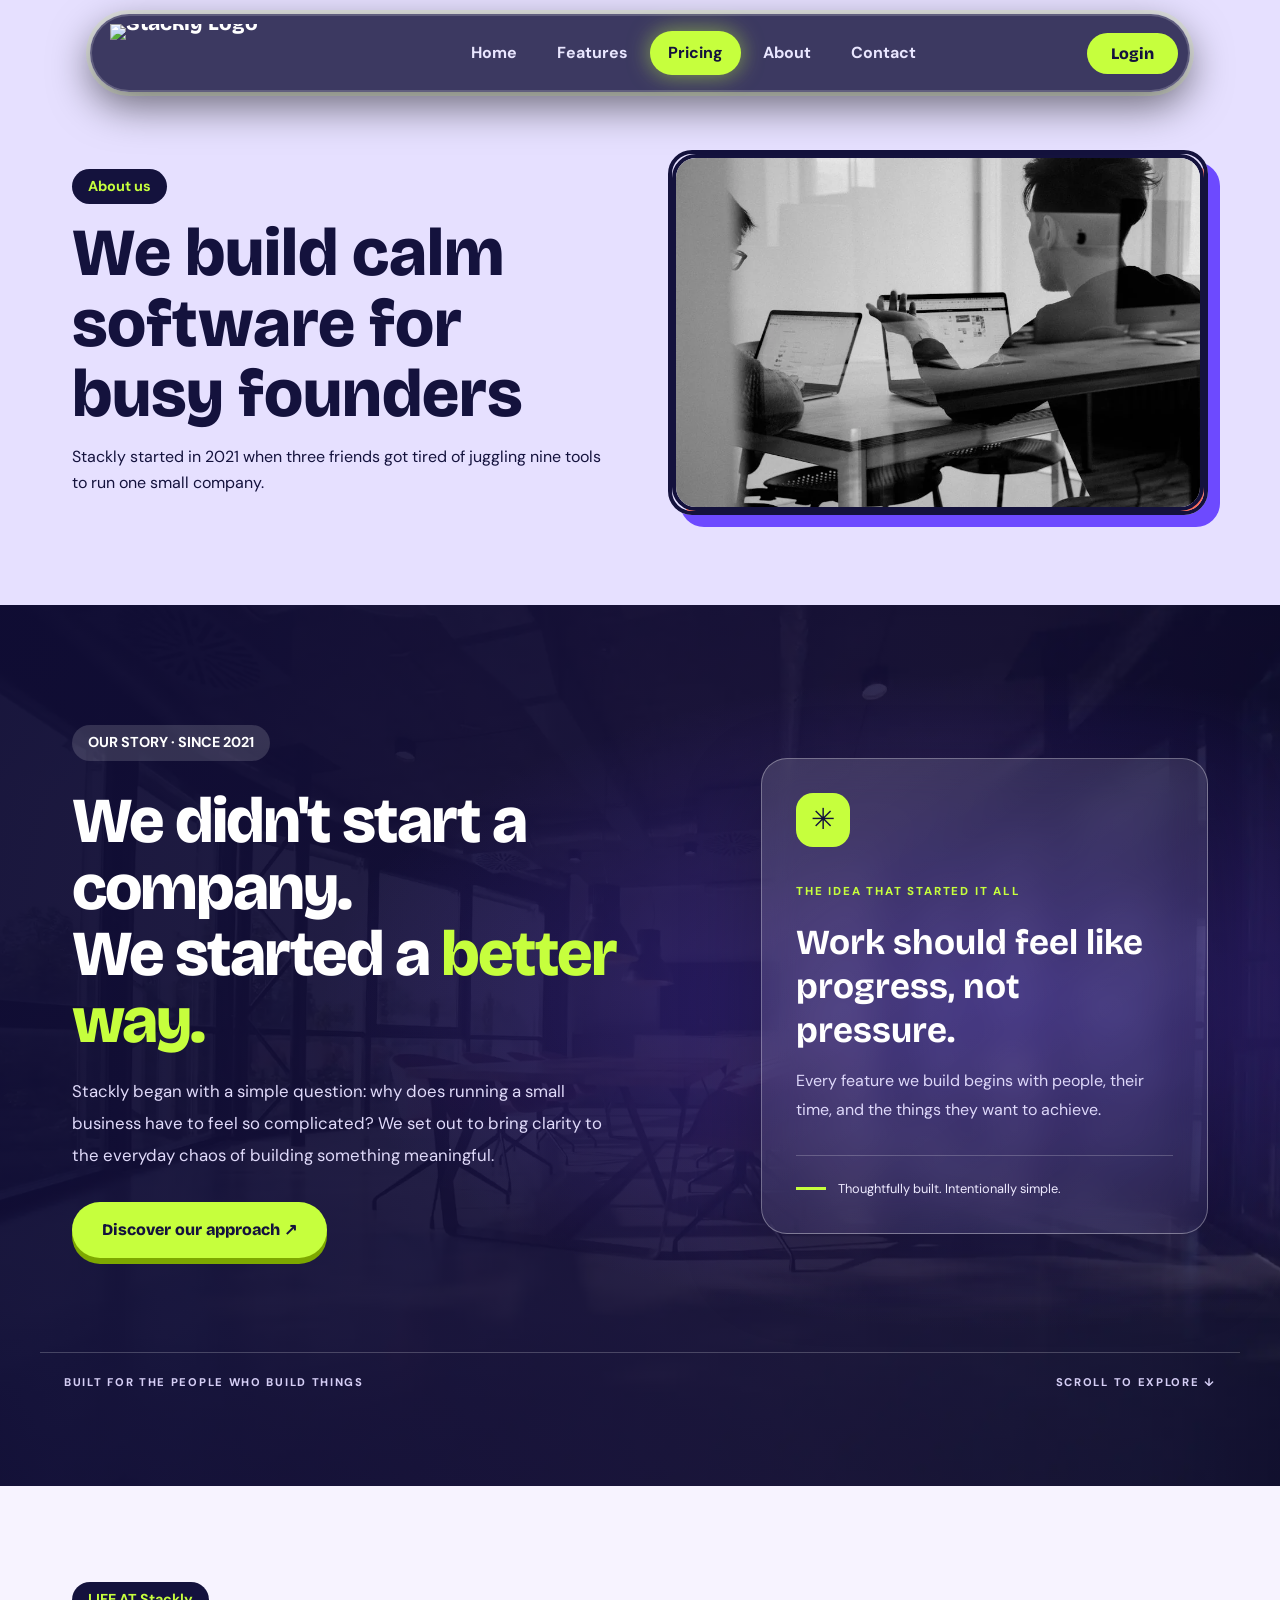
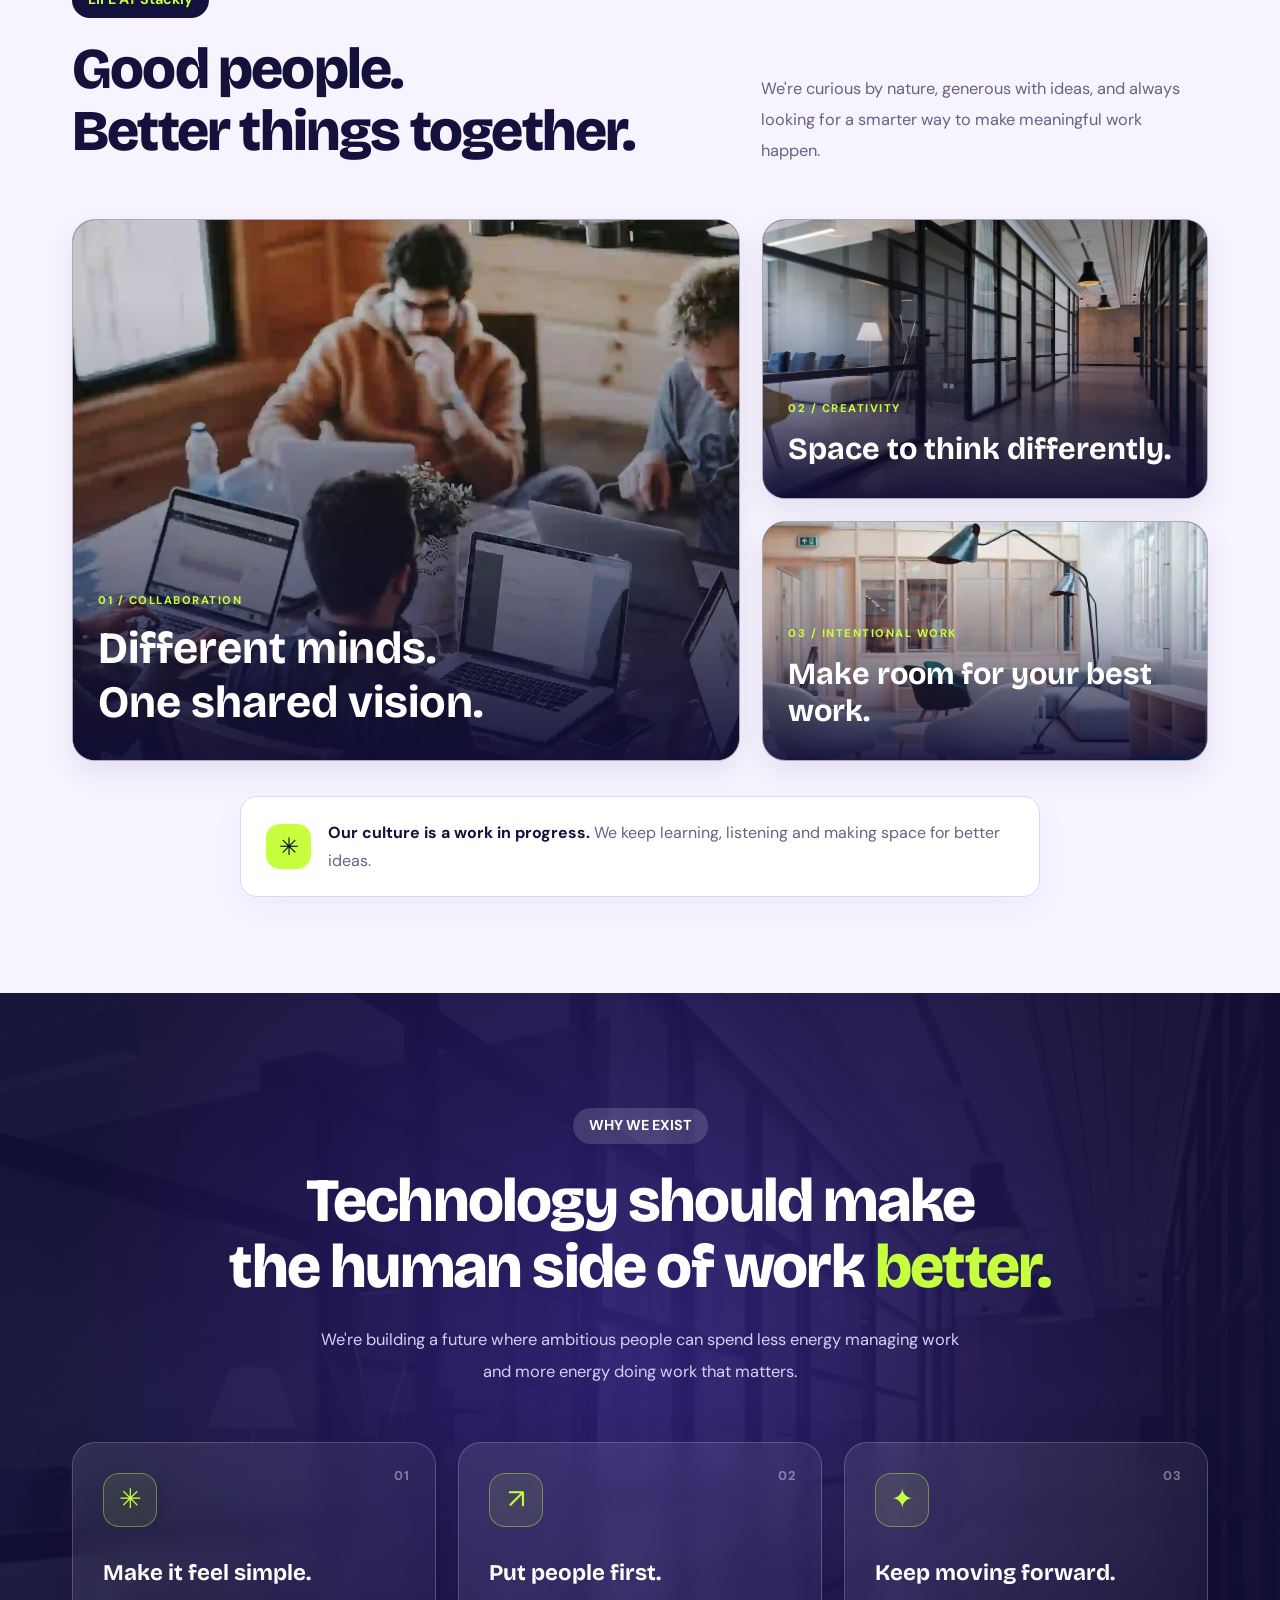
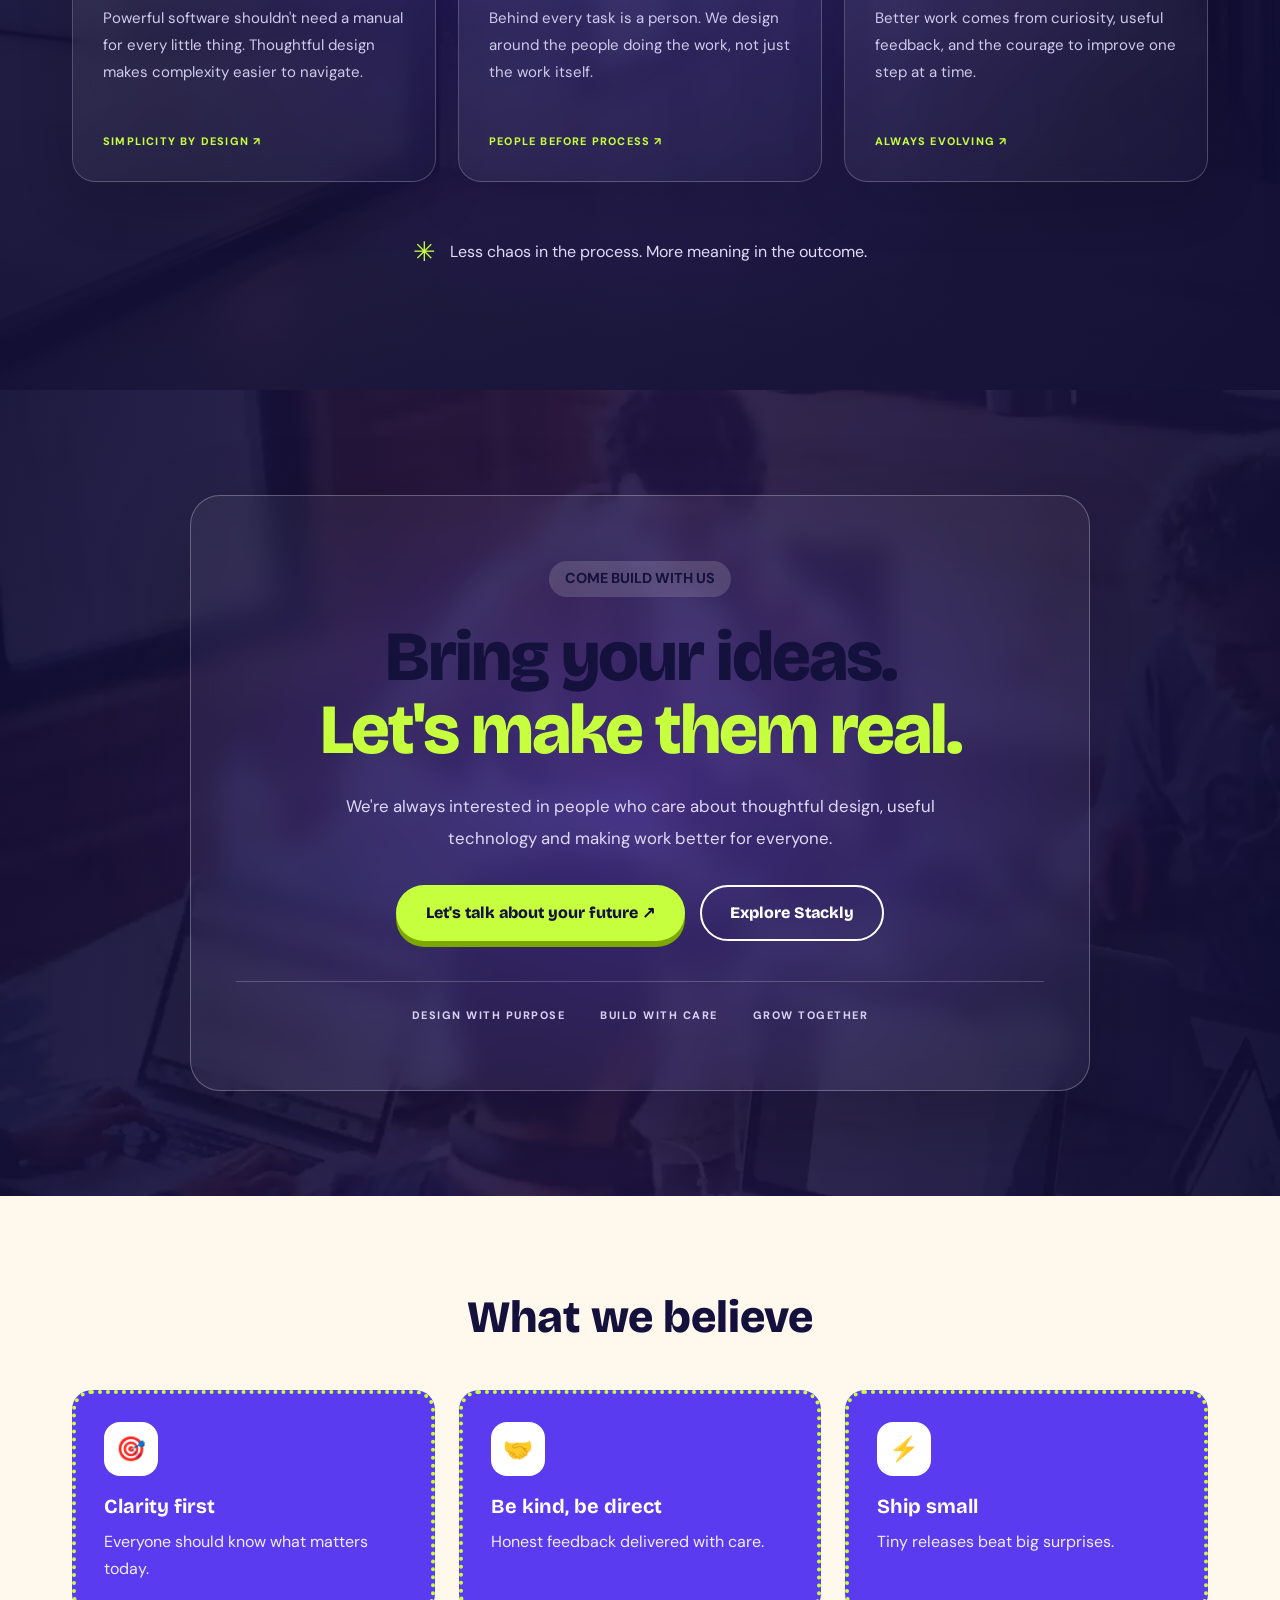
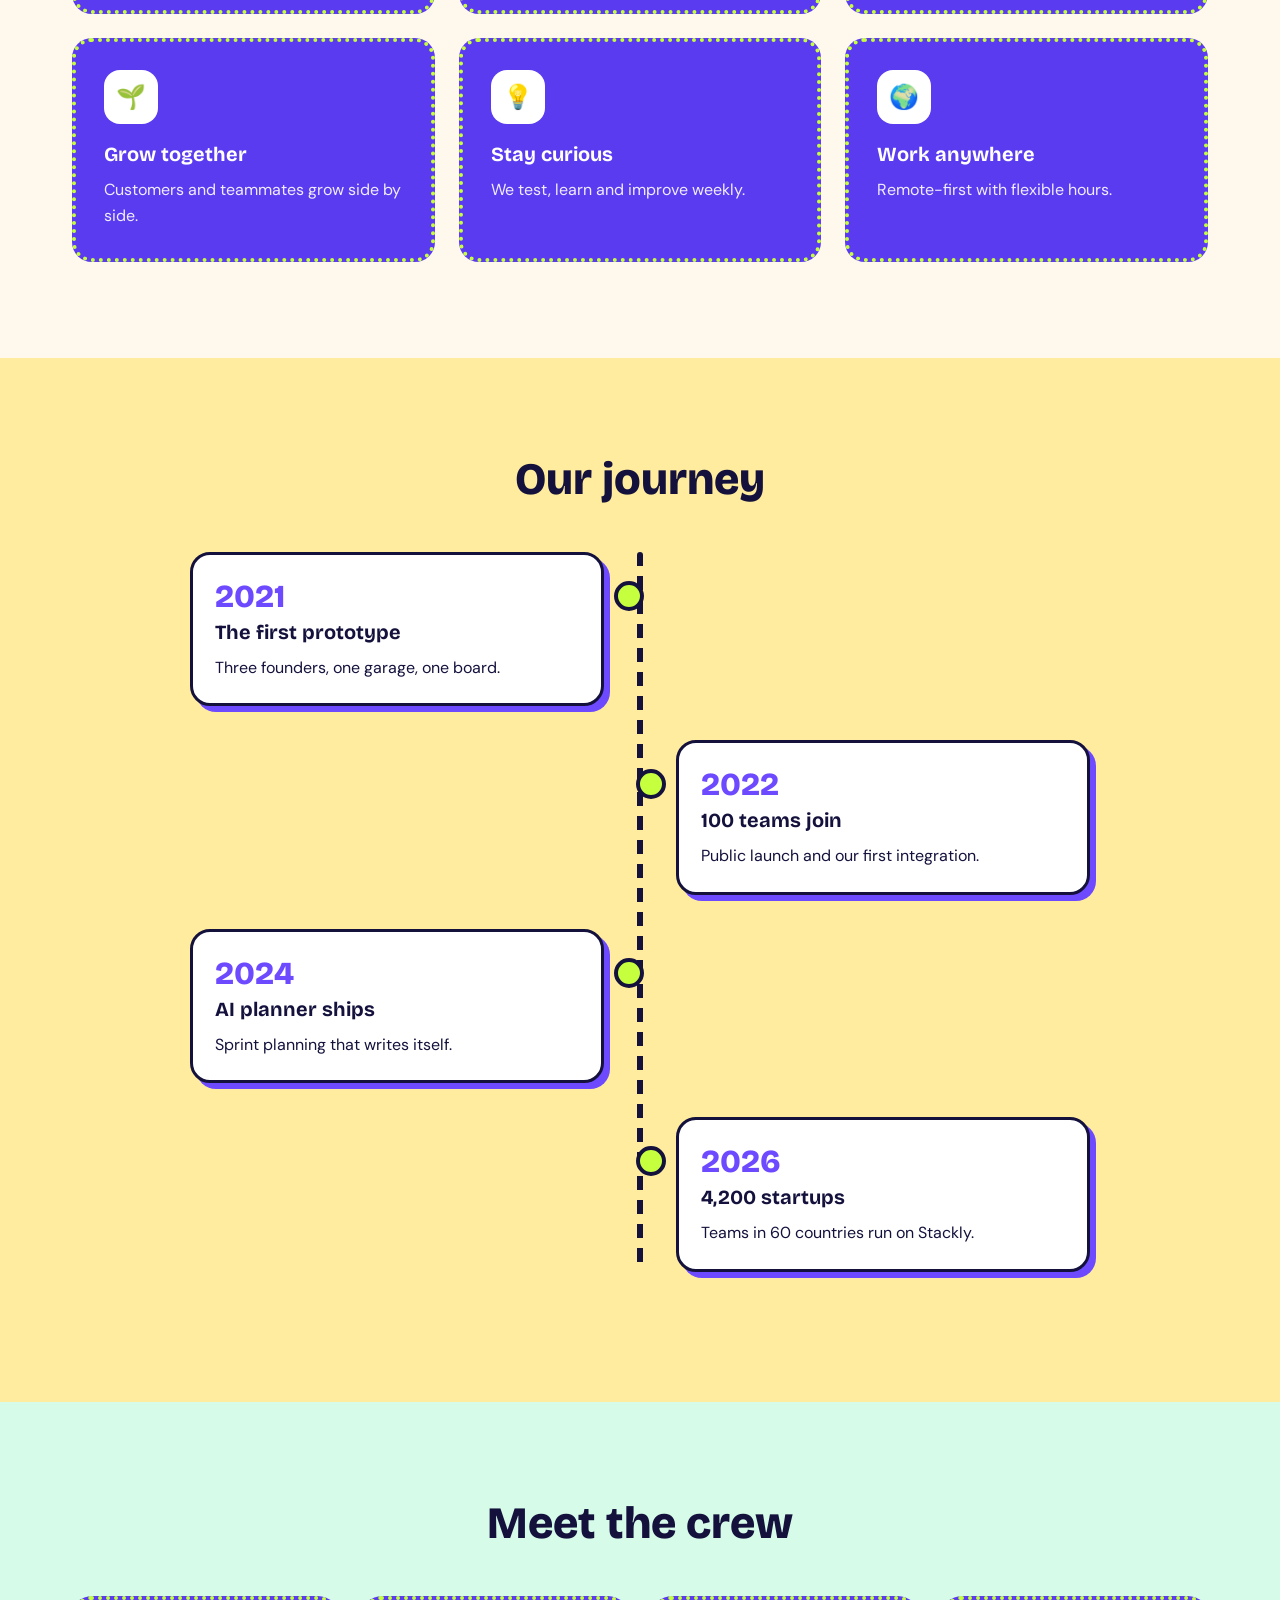
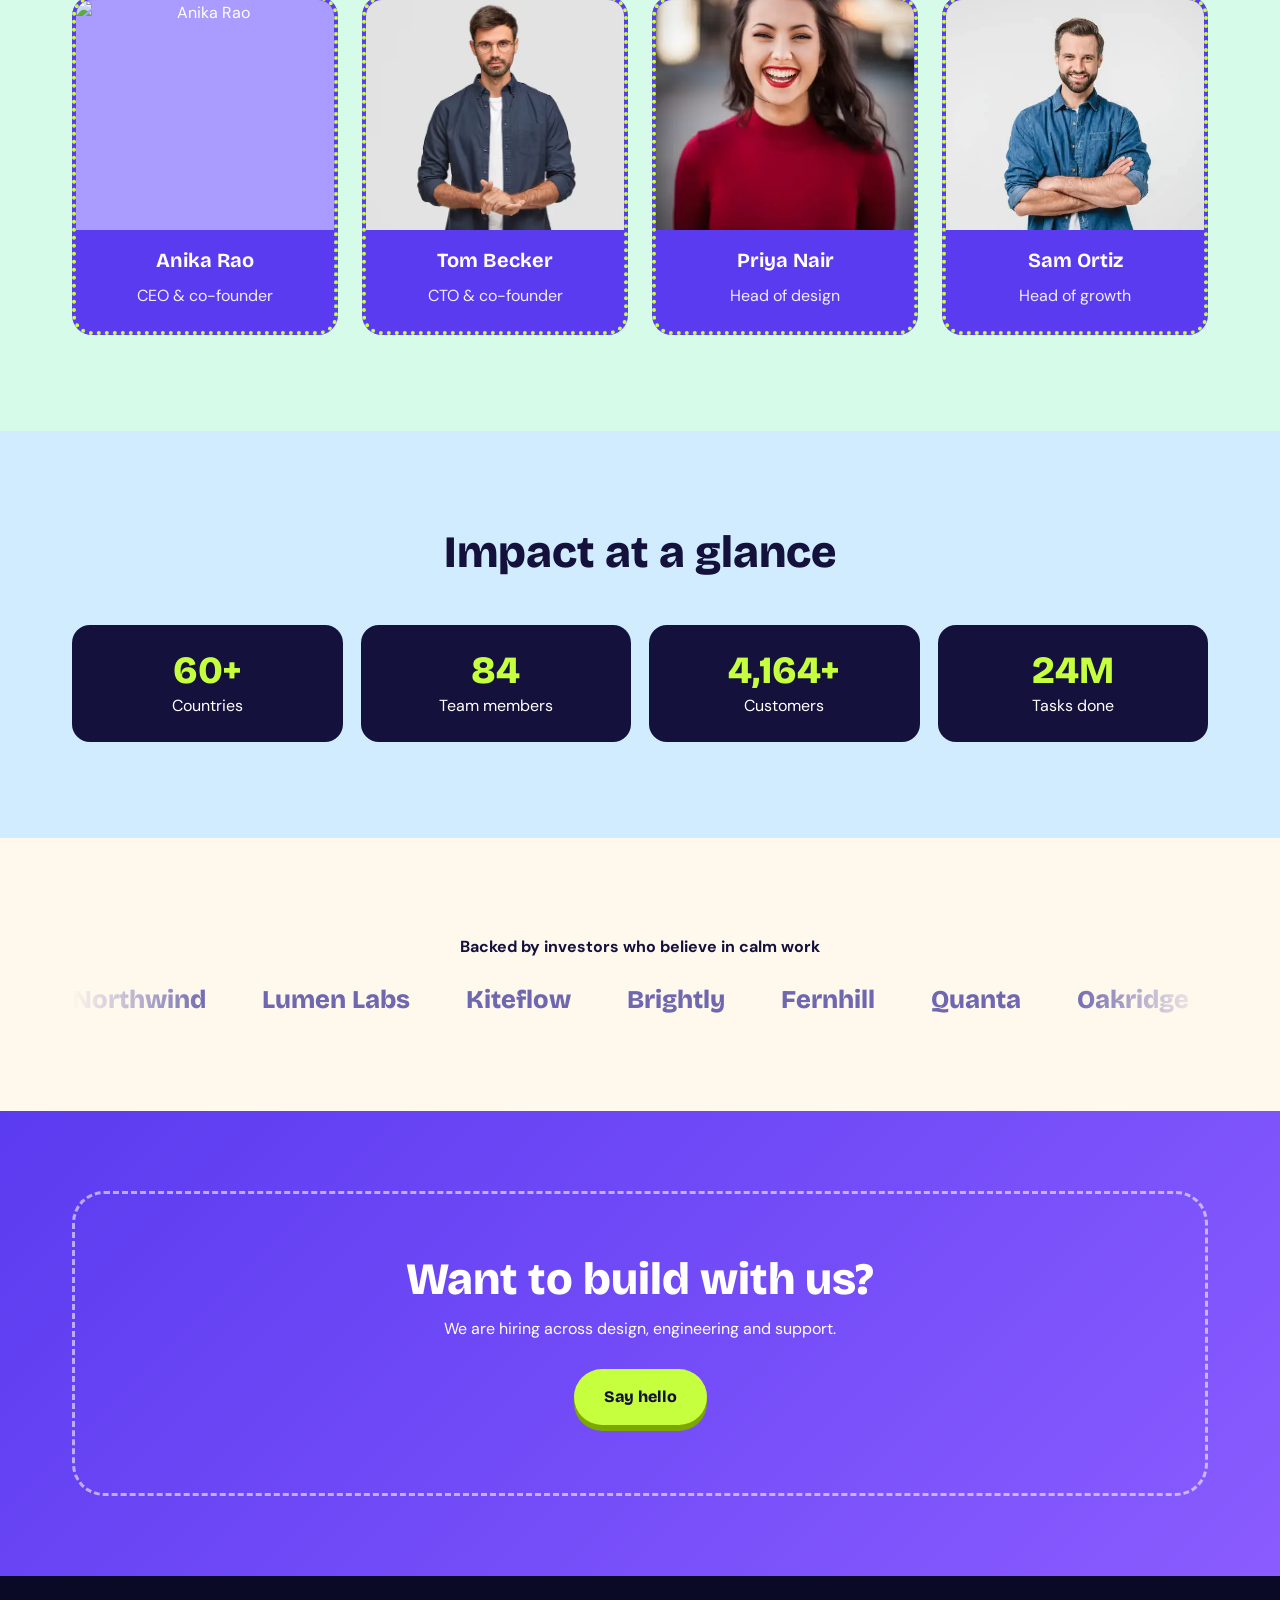
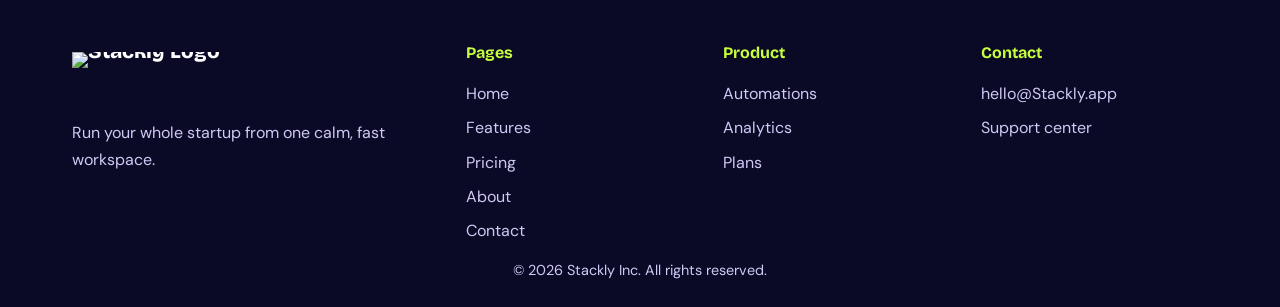
==== commit 830ccec8: "." ====
--- a/about.html
+++ b/about.html
@@ -3,7 +3,7 @@
   <head>
     <meta charset="utf-8" />
     <meta name="viewport" content="width=device-width,initial-scale=1" />
-    <title>About | Orbitly</title>
+    <title>About | Stackly</title>
     <link rel="preconnect" href="https://fonts.googleapis.com" />
     <link
       href="https://fonts.googleapis.com/css2?family=Bricolage+Grotesque:wght@600;800&family=DM+Sans:wght@400;500;700&display=swap"
@@ -17,7 +17,7 @@
     <div id="glow"></div>
     <header class="nav">
       <a class="brand" href="index.html">
-        <img src="images/logo.webp" alt="Orbitly Logo" class="brand-logo">
+        <img src="images/logo.webp" alt="Stackly Logo" class="brand-logo">
       </a>
       <nav class="links" id="links">
         <a href="index.html">Home</a>
@@ -54,14 +54,14 @@
               <span class="pill dk">About us</span>
               <h1>We build calm software for busy founders</h1>
               <p>
-                Orbitly started in 2021 when three friends got tired of juggling
+                Stackly started in 2021 when three friends got tired of juggling
                 nine tools to run one small company.
               </p>
             </div>
             <div data-a="right" class="frame">
               <img
                 src="images/img1.webp"
-                alt="Orbitly office team"
+                alt="Stackly office team"
                 loading="lazy"
               />
             </div>
@@ -84,7 +84,7 @@
       </h2>
 
       <p>
-        Orbitly began with a simple question: why does running a small
+        Stackly began with a simple question: why does running a small
         business have to feel so complicated? We set out to bring clarity
         to the everyday chaos of building something meaningful.
       </p>
@@ -119,12 +119,12 @@
 </section>
 
 
-<!-- 2. LIFE AT ORBITLY — EDITORIAL PHOTO GALLERY -->
+<!-- 2. LIFE AT Stackly — EDITORIAL PHOTO GALLERY -->
 <section class="sec ab-culture">
   <div class="wrap">
     <div class="ab-culture-heading" data-a="up">
       <div>
-        <span class="pill dk">LIFE AT ORBITLY</span>
+        <span class="pill dk">LIFE AT Stackly</span>
         <h2>Good people.<br>Better things together.</h2>
       </div>
 
@@ -274,7 +274,7 @@
           Let's talk about your future ↗
         </a>
         <a class="btn ghost" href="error.html">
-          Explore Orbitly
+          Explore Stackly
         </a>
       </div>
 
@@ -348,7 +348,7 @@
             <div class="ti" data-a="right">
               <b>2026</b>
               <h3>4,200 startups</h3>
-              <p>Teams in 60 countries run on Orbitly.</p>
+              <p>Teams in 60 countries run on Stackly.</p>
             </div>
           </div>
         </div>
@@ -447,7 +447,7 @@
       <div class="wrap fgrid">
         <div>
           <a class="brand" href="index.html">
-            <img src="images/logo.webp" alt="Orbitly Logo" class="brand-logo">
+            <img src="images/logo.webp" alt="Stackly Logo" class="brand-logo">
           </a>
           <p>Run your whole startup from one calm, fast workspace.</p>
         </div>
@@ -467,11 +467,11 @@
         </div>
         <div>
           <h4>Contact</h4>
-          <a href="contact.html">hello@orbitly.app</a>
+          <a href="contact.html">hello@Stackly.app</a>
           <a href="contact.html">Support center</a>
         </div>
       </div>
-      <p class="copy">&copy; 2026 Orbitly Inc. All rights reserved.</p>
+      <p class="copy">&copy; 2026 Stackly Inc. All rights reserved.</p>
     </footer>
 
 
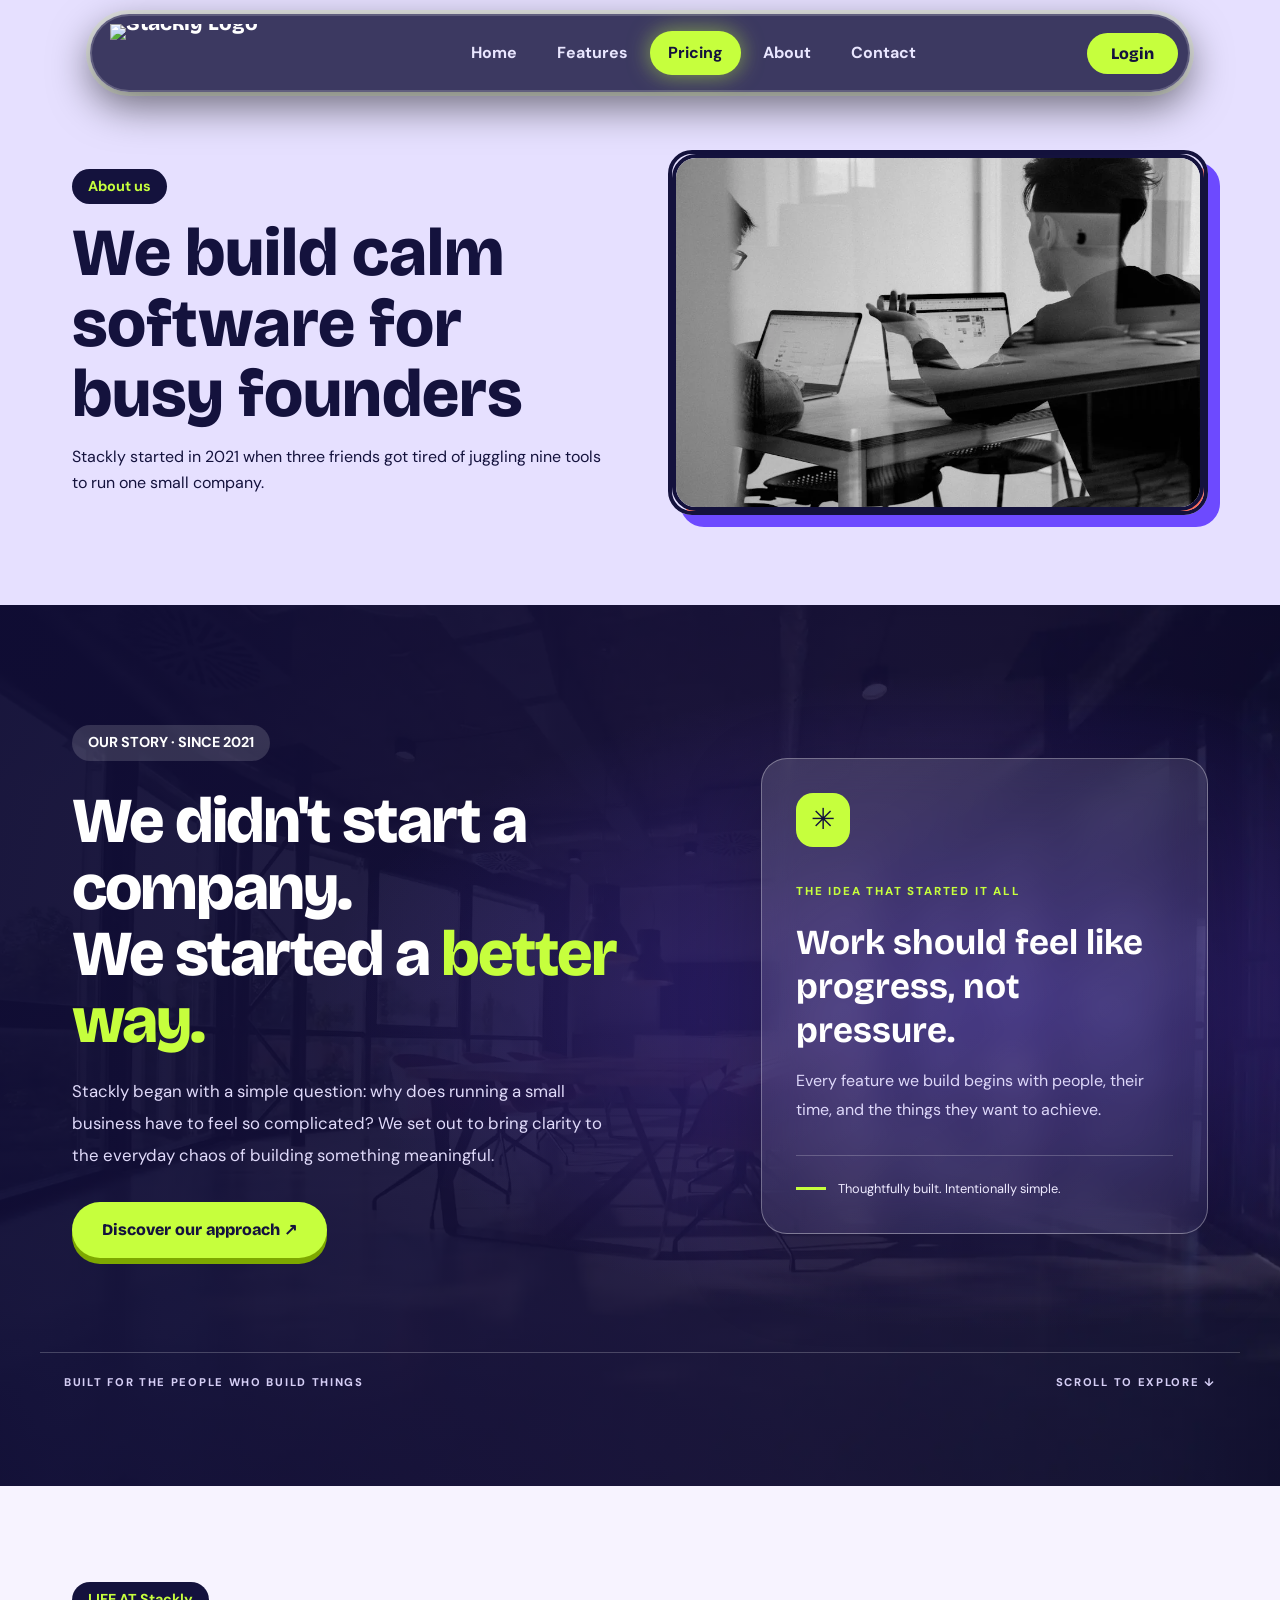
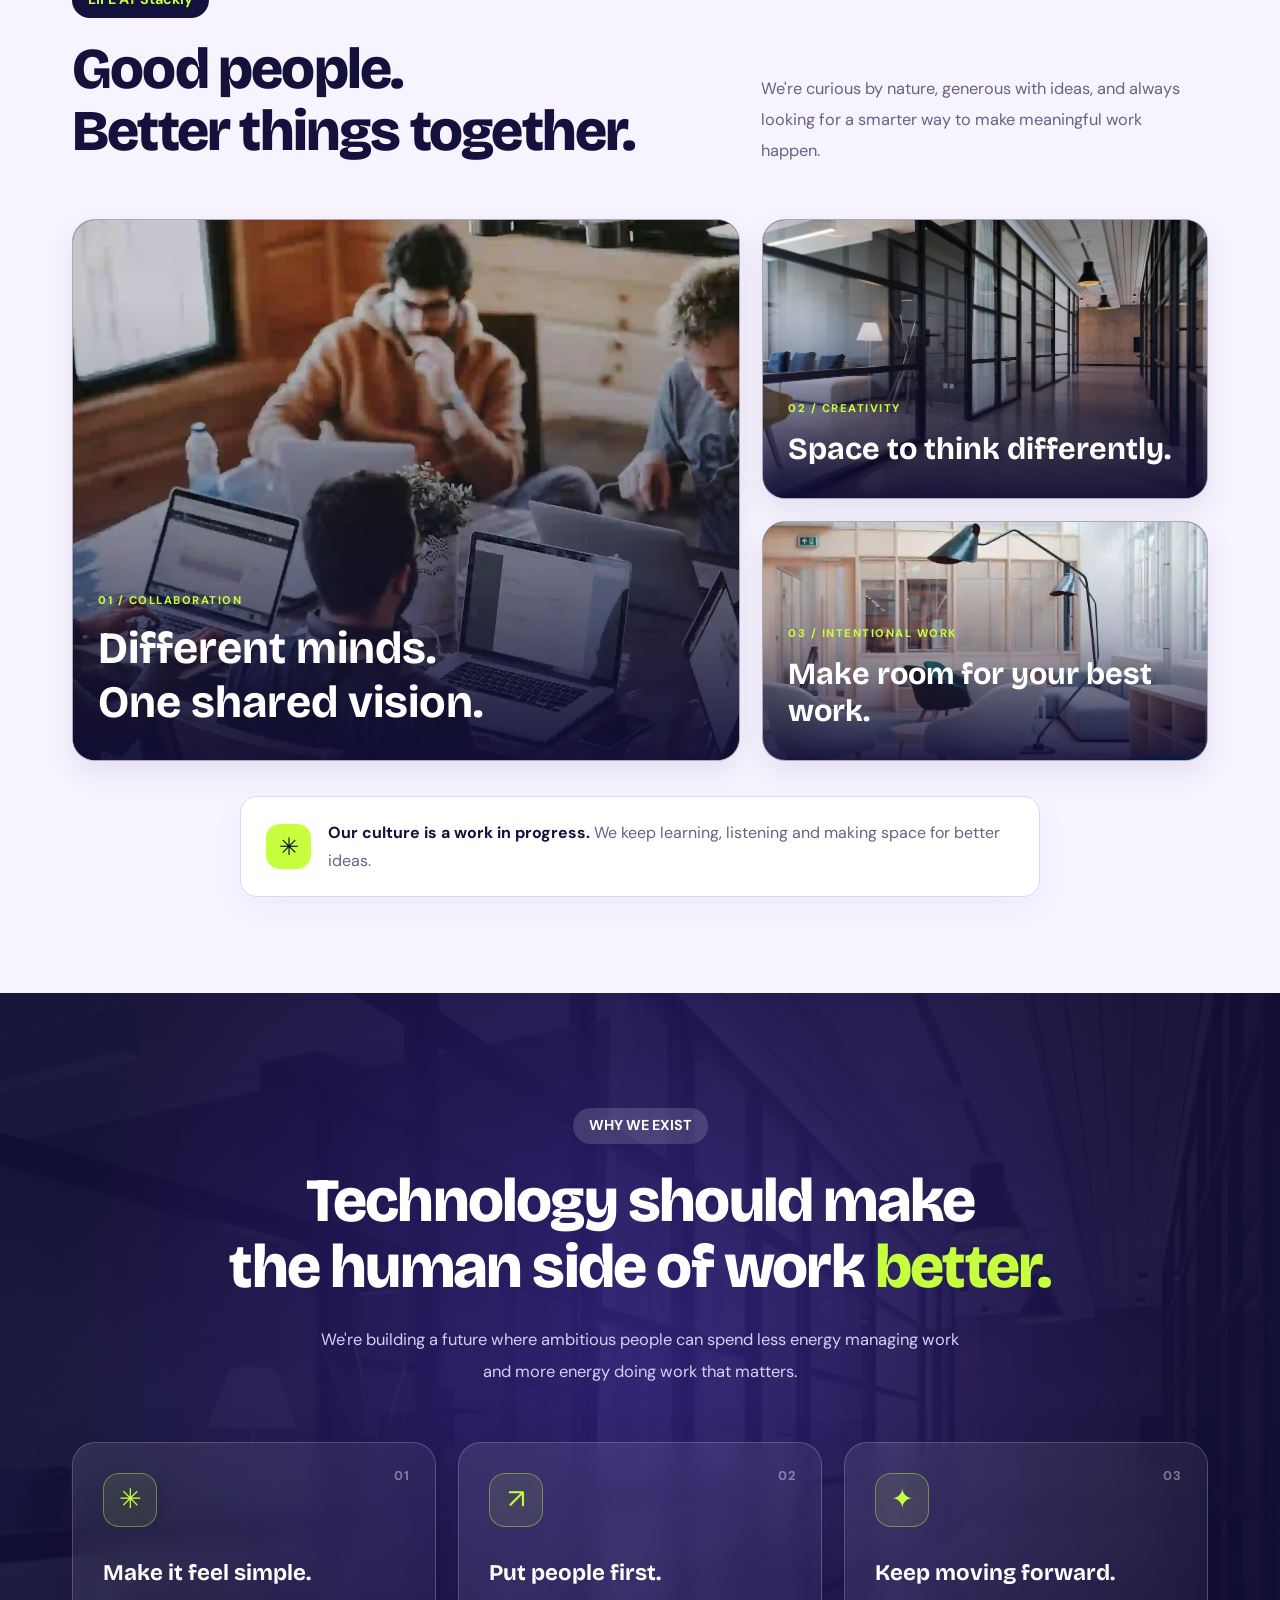
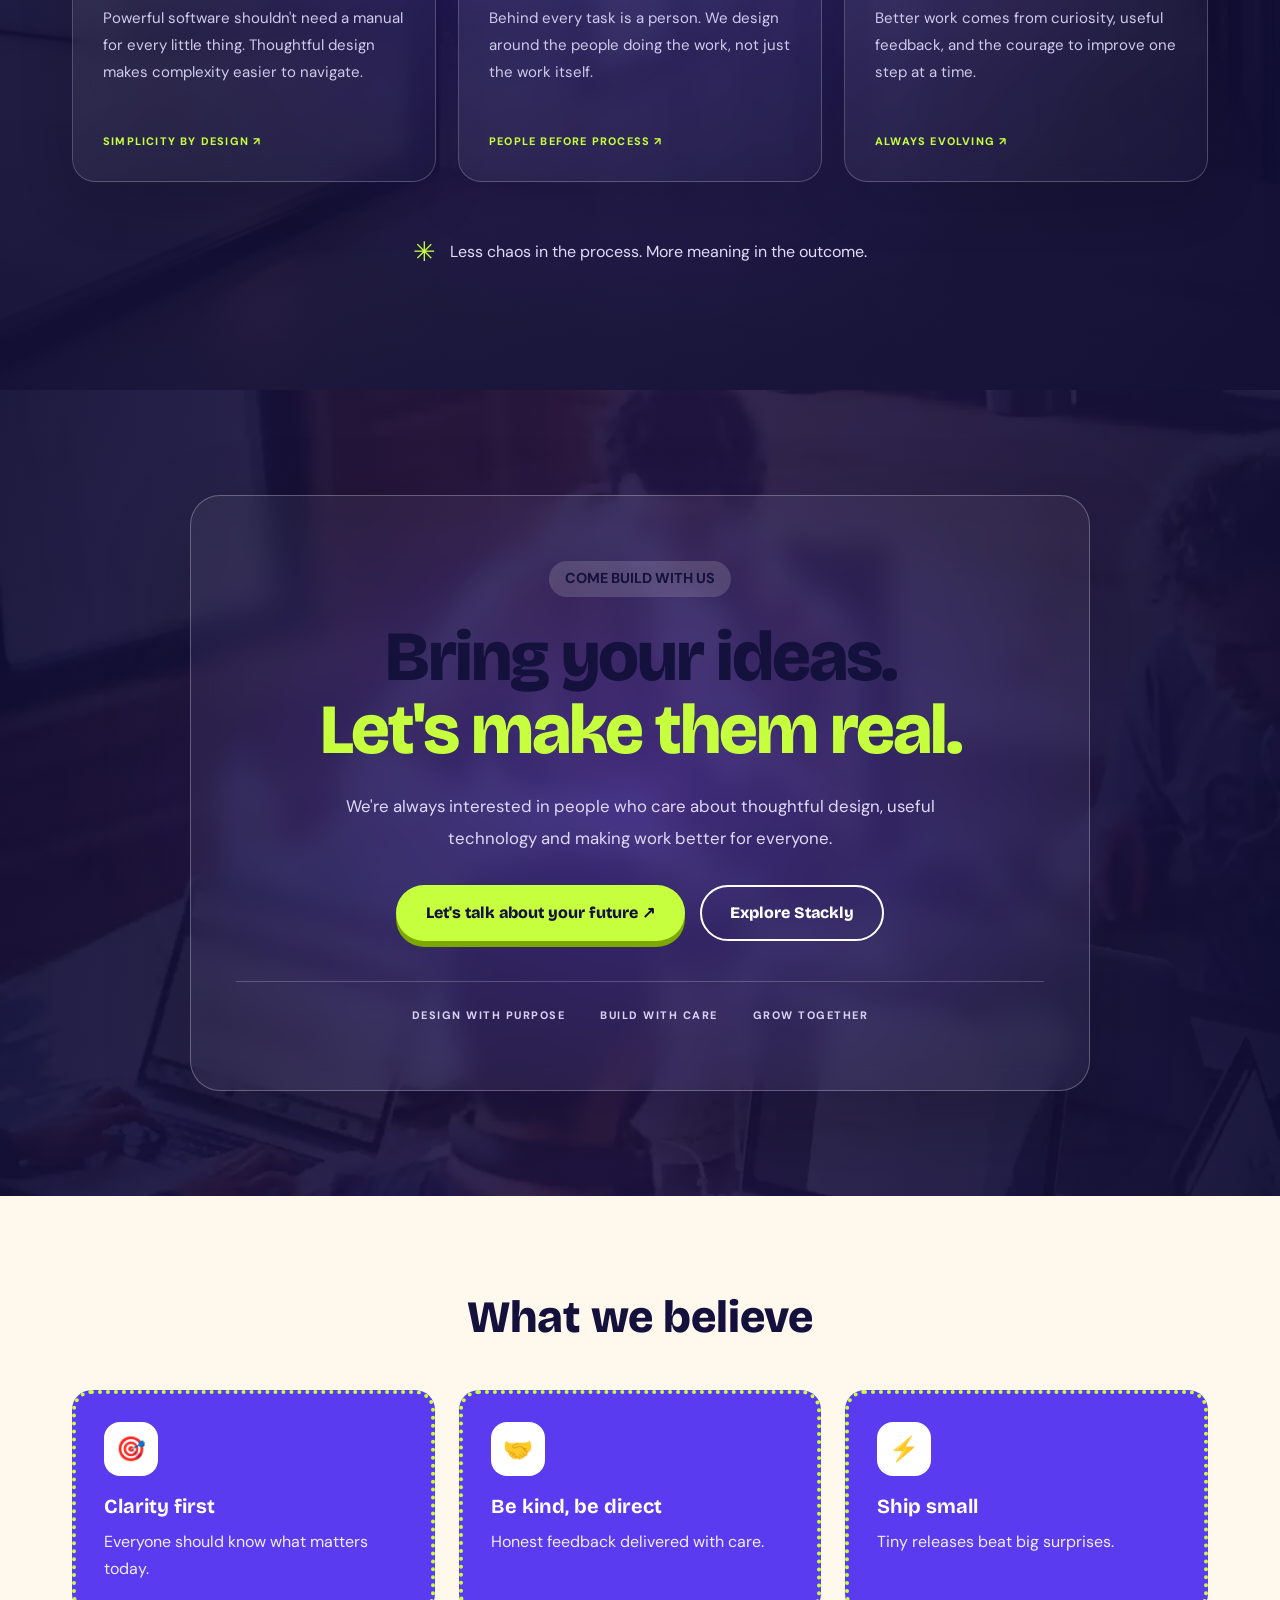
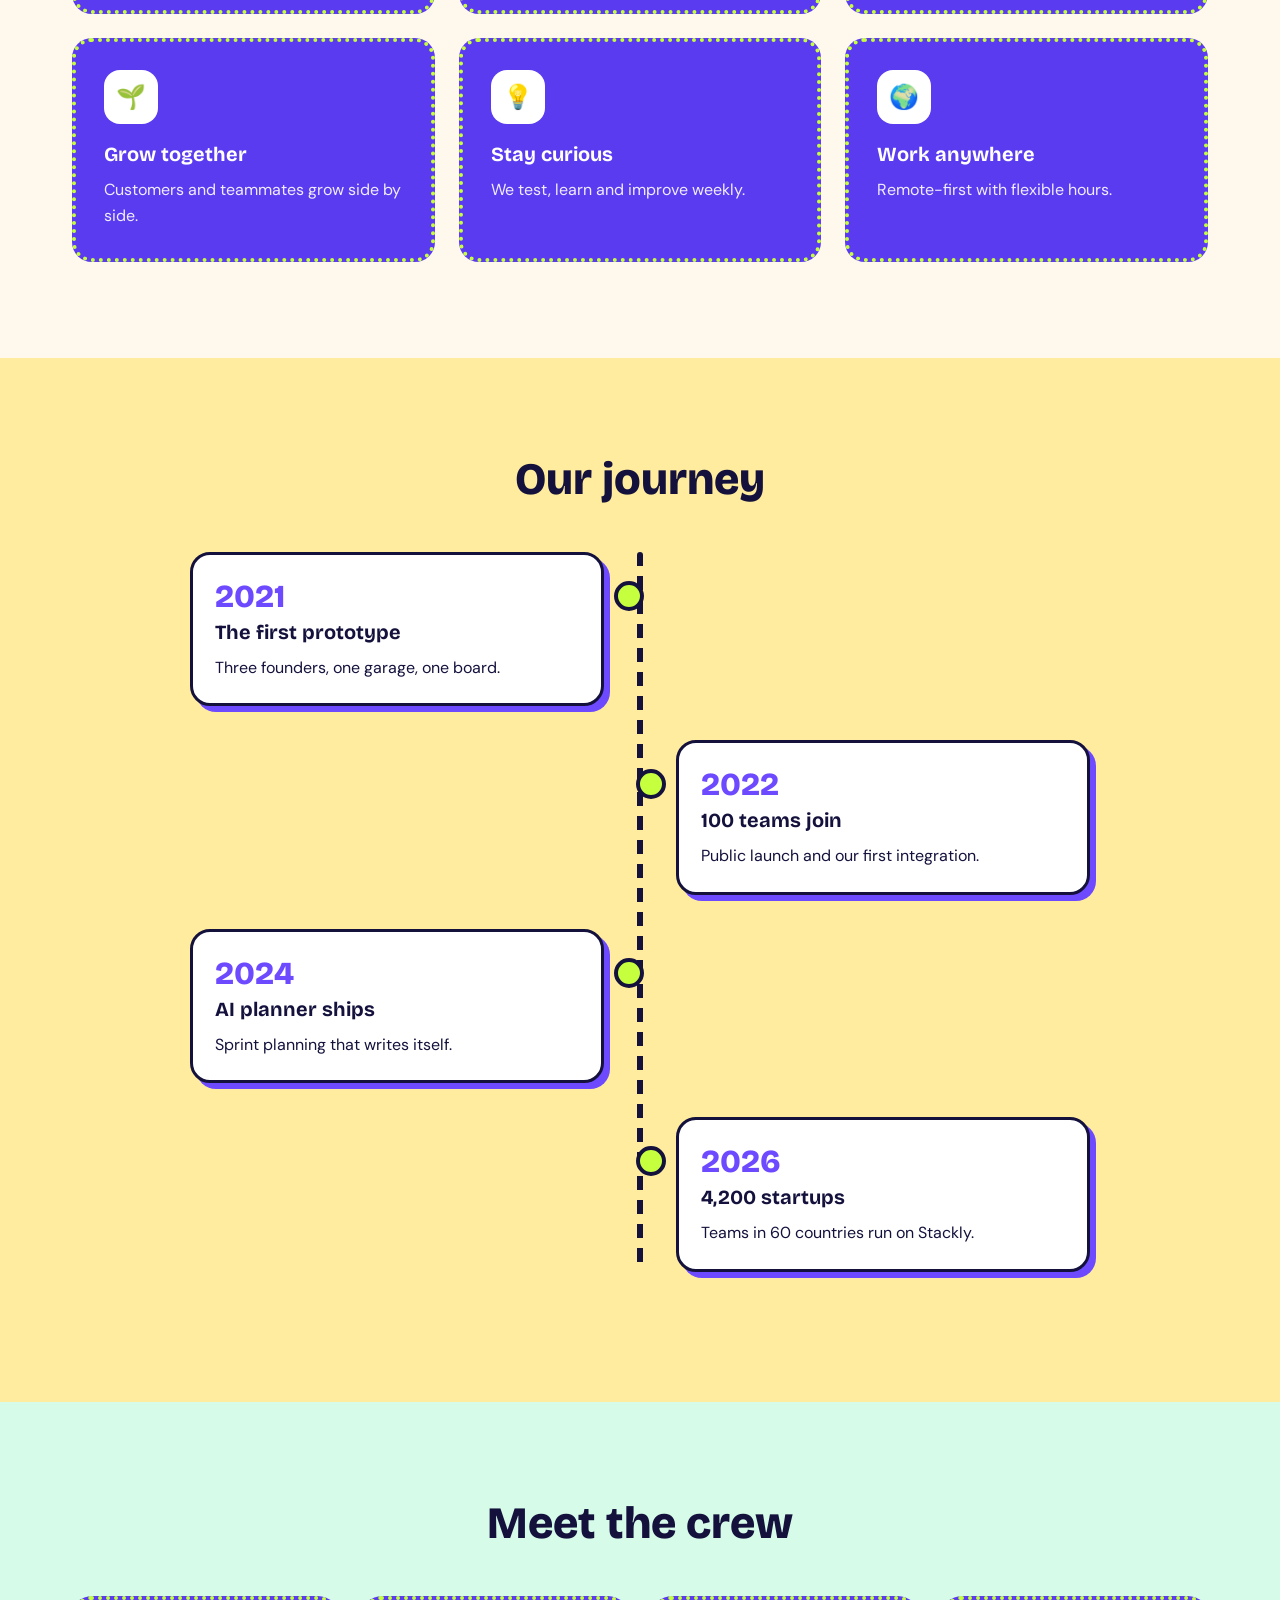
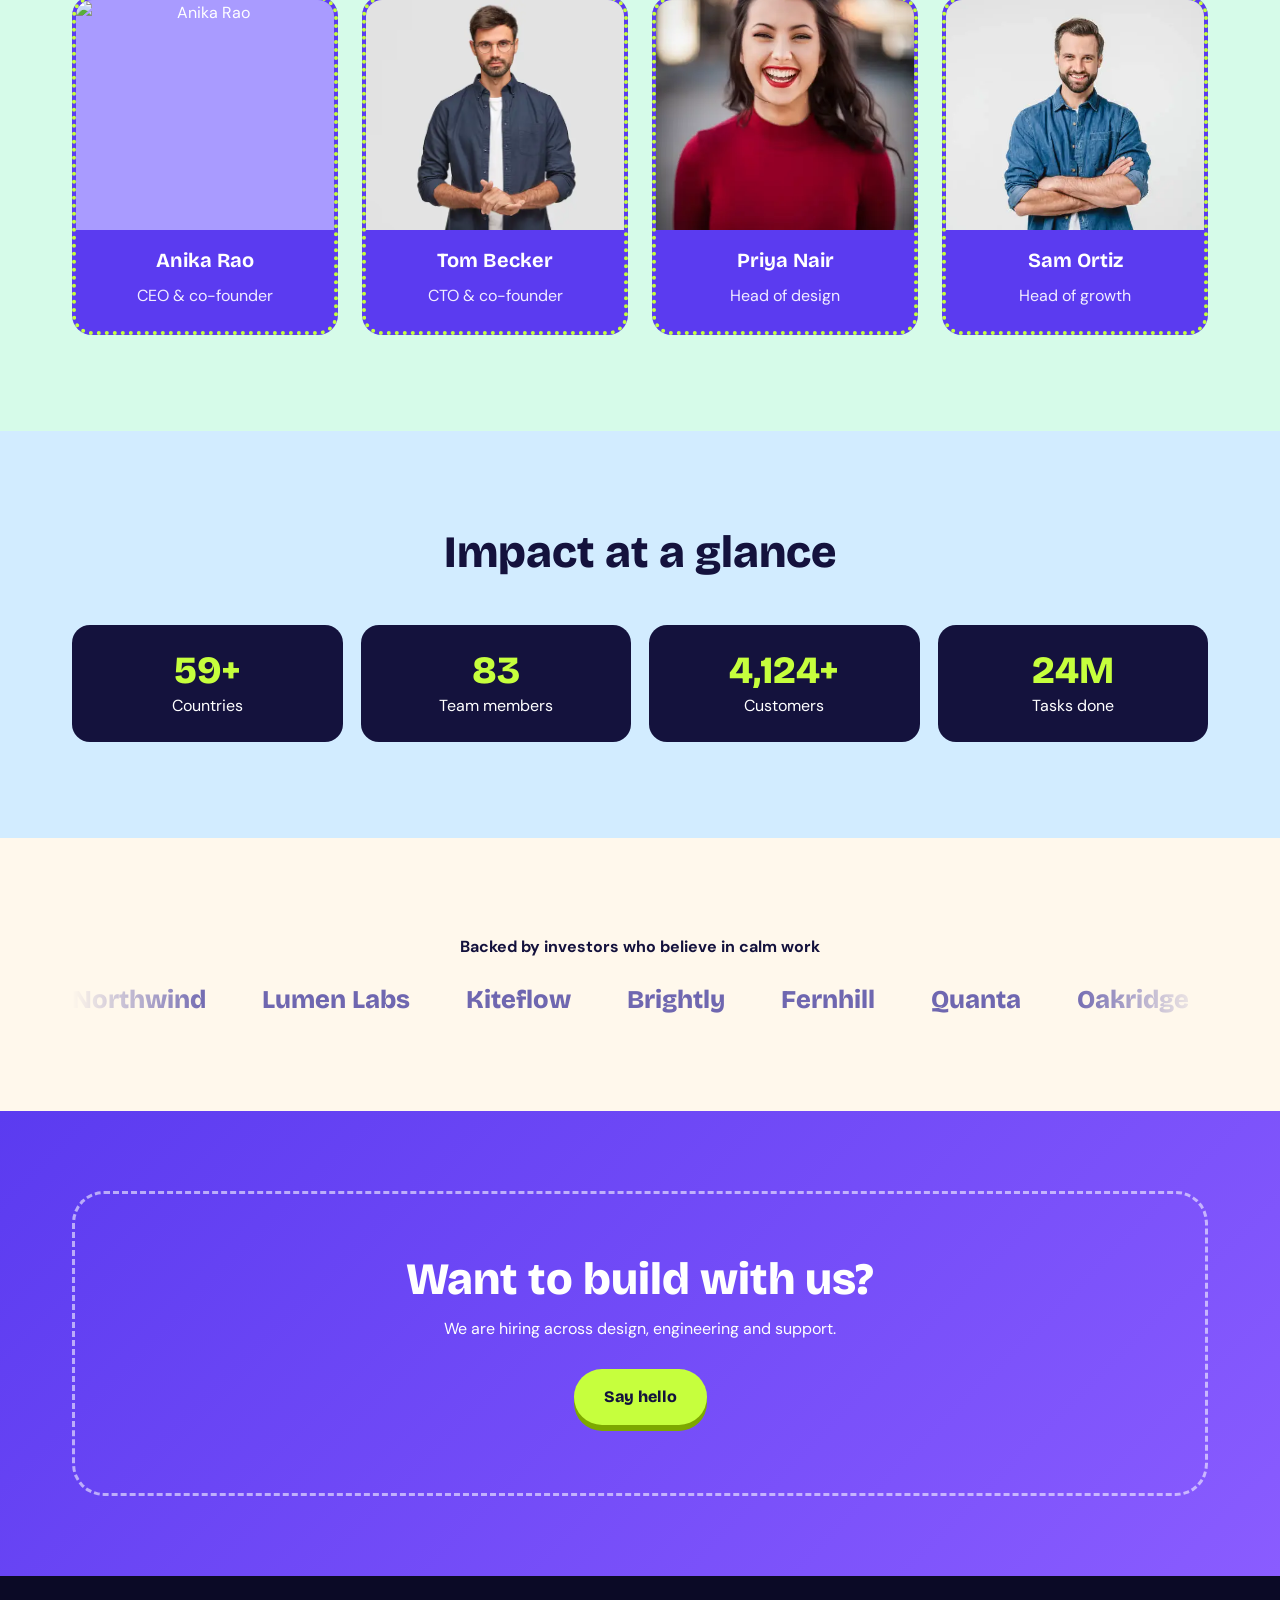
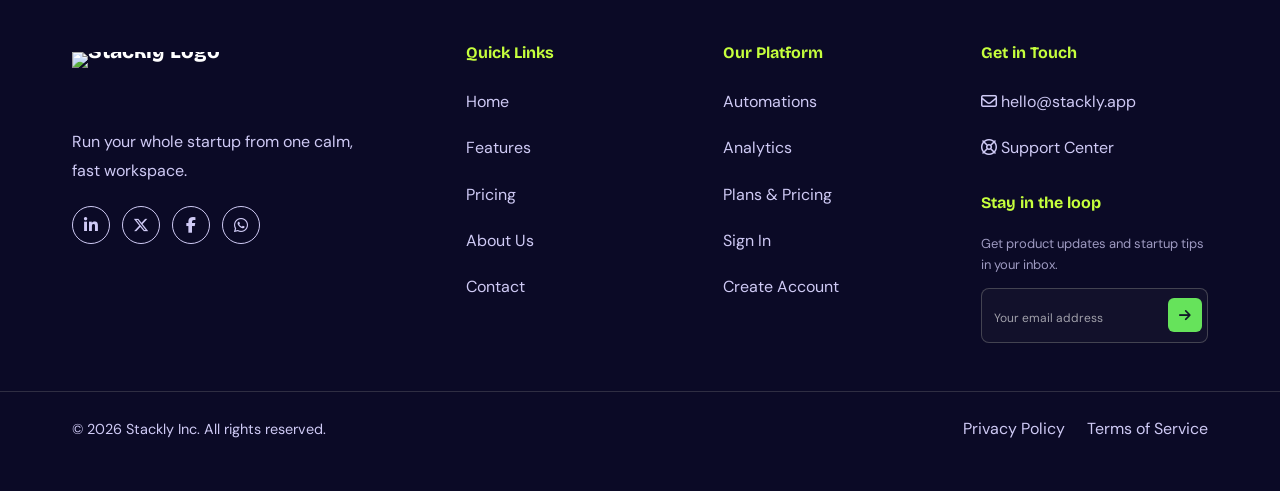
==== commit 991f0f65: "bug-fixes1" ====
--- a/about.html
+++ b/about.html
@@ -9,6 +9,7 @@
       href="https://fonts.googleapis.com/css2?family=Bricolage+Grotesque:wght@600;800&family=DM+Sans:wght@400;500;700&display=swap"
       rel="stylesheet"
     />
+    <link rel="stylesheet" href="https://cdnjs.cloudflare.com/ajax/libs/font-awesome/6.5.2/css/all.min.css">
     <link rel="stylesheet" href="css/base.css" />
     <link rel="stylesheet" href="css/about.css" />
   </head>
@@ -35,14 +36,39 @@
       </div>
     </header>
     <div class="veil" id="veil"></div>
-    <aside class="drawer" id="drawer">
-      <button class="x" id="dx" aria-label="Close menu">&times;</button>
-      <a href="index.html">Home</a>
-      <a href="features.html">Features</a>
-      <a href="pricing.html" class="on">Pricing</a>
-      <a href="about.html">About</a><a href="contact.html">Contact</a>
-      <button class="btn lime" id="loginBtn" type="button">Login</button>
-    </aside>
+    <!-- ======= sideBar ======== -->
+<aside class="drawer" id="drawer">
+  <button class="x" id="dx" aria-label="Close menu">&times;</button>
+
+  <a href="index.html" class="on">Home</a>
+  <a href="features.html">Features</a>
+  <a href="pricing.html">Pricing</a>
+  <a href="about.html">About</a>
+  <a href="contact.html">Contact</a>
+
+  <button class="btn lime" data-login>Login</button>
+
+  <!-- Contact Information -->
+  <div class="drawer-contact">
+    <h4>Get in Touch</h4>
+
+    <a href="mailto:hello@stackly.app">
+      <i class="fa-regular fa-envelope"></i>
+      <span>hello@stackly.app</span>
+    </a>
+
+    <a href="contact.html">
+      <i class="fa-regular fa-life-ring"></i>
+      <span>Support Center</span>
+    </a>
+
+    <!-- <div class="drawer-socials">
+      <a href="#" aria-label="LinkedIn"><i class="fa-brands fa-linkedin-in"></i></a>
+      <a href="#" aria-label="X"><i class="fa-brands fa-x-twitter"></i></a>
+      <a href="#" aria-label="WhatsApp"><i class="fa-brands fa-whatsapp"></i></a>
+    </div> -->
+  </div>
+</aside>
 
 <!-- =============== pages starts ================ -->
     <main>
@@ -442,37 +468,97 @@
         </div>
       </section>
     </main>
+
 <!-- Footer -->
-    <footer class="foot">
-      <div class="wrap fgrid">
-        <div>
-          <a class="brand" href="index.html">
-            <img src="images/logo.webp" alt="Stackly Logo" class="brand-logo">
-          </a>
-          <p>Run your whole startup from one calm, fast workspace.</p>
-        </div>
-        <div>
-          <h4>Pages</h4>
-          <a href="index.html">Home</a>
-          <a href="features.html">Features</a>
-          <a href="pricing.html">Pricing</a>
-          <a href="about.html">About</a>
-          <a href="contact.html">Contact</a>
-        </div>
-        <div>
-          <h4>Product</h4>
-          <a href="features.html">Automations</a>
-          <a href="features.html">Analytics</a>
-          <a href="pricing.html">Plans</a>
-        </div>
-        <div>
-          <h4>Contact</h4>
-          <a href="contact.html">hello@Stackly.app</a>
-          <a href="contact.html">Support center</a>
-        </div>
-      </div>
-      <p class="copy">&copy; 2026 Stackly Inc. All rights reserved.</p>
-    </footer>
+<footer class="foot">
+  <div class="wrap fgrid">
+
+    <!-- Brand -->
+    <div class="foot-brand">
+      <a class="brand" href="index.html">
+        <img src="images/logo.webp" alt="Stackly Logo" class="brand-logo">
+      </a>
+
+      <p>Run your whole startup from one calm, fast workspace.</p>
+
+      <div class="foot-socials">
+        <a href="#" aria-label="LinkedIn"><i class="fa-brands fa-linkedin-in"></i></a>
+        <a href="#" aria-label="X"><i class="fa-brands fa-x-twitter"></i></a>
+        <a href="#" aria-label="Facebook"><i class="fa-brands fa-facebook-f"></i></a>
+        <a href="#" aria-label="WhatsApp"><i class="fa-brands fa-whatsapp"></i></a>
+      </div>
+    </div>
+
+    <!-- Quick Links -->
+    <div class="foot-links">
+      <h4>Quick Links</h4>
+      <a href="index.html">Home</a>
+      <a href="features.html">Features</a>
+      <a href="pricing.html">Pricing</a>
+      <a href="about.html">About Us</a>
+      <!-- <a href="team.html">Our Team</a> -->
+      <a href="contact.html">Contact</a>
+    </div>
+
+    <!-- Product -->
+    <div class="foot-links">
+      <h4>Our Platform</h4>
+      <a href="features.html">Automations</a>
+      <a href="features.html">Analytics</a>
+      <a href="pricing.html">Plans & Pricing</a>
+      <a href="login.html">Sign In</a>
+      <a href="signup.html">Create Account</a>
+    </div>
+
+    <!-- Contact -->
+    <div class="foot-links foot-contact">
+      <h4>Get in Touch</h4>
+      <a href="mailto:hello@stackly.app">
+        <i class="fa-regular fa-envelope"></i>
+        hello@stackly.app
+      </a>
+      <a href="contact.html">
+        <i class="fa-regular fa-life-ring"></i>
+        Support Center
+      </a>
+
+      <!-- Newsletter -->
+      <div class="foot-newsletter">
+        <h4>Stay in the loop</h4>
+        <p>Get product updates and startup tips in your inbox.</p>
+      
+        <form class="foot-newsletter-form" id="newsletterForm">
+          <input
+            type="email"
+            id="newsletterEmail"
+            placeholder="Your email address"
+            aria-label="Your email address"
+            required
+          >
+          <button type="submit" aria-label="Subscribe">
+            <i class="fa-solid fa-arrow-right"></i>
+          </button>
+        </form>
+
+        <p class="newsletter-message" id="newsletterMessage" aria-live="polite"></p>
+      </div>
+    </div>
+
+
+  </div>
+
+  <!-- Bottom Bar -->
+  <div class="foot-bottom">
+    <div class="wrap foot-bottom-inner">
+      <p class="copy">© 2026 Stackly Inc. All rights reserved.</p>
+
+      <div class="foot-legal">
+        <a href="contact.html">Privacy Policy</a>
+        <a href="contact.html">Terms of Service</a>
+      </div>
+    </div>
+  </div>
+</footer>
 
 
     <script src="js/base.js"></script>
--- a/css/base.css
+++ b/css/base.css
@@ -67,8 +67,7 @@
 .cta{padding:80px 0}.ctab{text-align:center;padding:60px 24px;border-radius:32px;border:3px dashed #ffffff90;position:relative}.ctab p{margin:0 auto 26px}
 .msg{margin-top:12px;font-weight:700}
 .foot{background:#0b0a26;padding:64px 0 24px;position:relative;z-index:2}.fgrid{display:grid;grid-template-columns:1.6fr 1fr 1fr 1fr;gap:30px}
-@media(max-width:800px){.fgrid{grid-template-columns:1fr 1fr}}.foot a:not(.brand){display:block;color:#cfcaf5;padding:4px 0;transition:.3s}.foot a:hover{color:var(--lime);transform:translateX(5px)}
-.foot h4{color:var(--lime);margin-bottom:10px}.foot p{color:#cfcaf5;margin-top:10px}.copy{text-align:center;margin-top:40px;font-size:.9rem}
+
 .modal{position:fixed;inset:0;background:#0009;backdrop-filter:blur(6px);display:grid;place-items:center;z-index:300;opacity:0;pointer-events:none;transition:.35s;padding:16px}.modal.show{opacity:1;pointer-events:auto}
 .mbox{position:relative;background:#fff8ec;color:var(--ink);border-radius:28px;padding:38px 30px 30px;width:min(440px,100%);border:4px solid var(--ink);box-shadow:10px 10px 0 var(--lime);transform:scale(.7) rotate(-4deg);transition:.5s cubic-bezier(.3,1.6,.5,1)}.modal.show .mbox{transform:none}
 .mbox p{margin-bottom:16px}.roles{display:grid;grid-template-columns:1fr 1fr;gap:12px;margin-bottom:18px}
@@ -125,4 +124,378 @@
     width: 140px;
     height: 44px;
   }
-}+}
+
+
+/* ===== MOBILE SIDEBAR CONTACT INFO ===== */
+.drawer-contact {
+  margin-top: 28px;
+  padding-top: 22px;
+  border-top: 1px solid rgba(207, 202, 245, 0.2);
+}
+
+.drawer-contact h4 {
+  margin: 0 0 16px;
+  color: var(--lime);
+  font-size: 1rem;
+}
+
+.drawer-contact > a {
+  display: flex;
+  align-items: center;
+  gap: 12px;
+  margin: 12px 0;
+  color: #cfcaf5;
+  font-size: 0.9rem;
+  text-decoration: none;
+  overflow-wrap: anywhere;
+}
+
+.drawer-contact > a i {
+  width: 18px;
+  flex-shrink: 0;
+  color: var(--lime);
+}
+
+.drawer-socials {
+  display: flex;
+  align-items: center;
+  gap: 12px;
+  margin-top: 20px;
+}
+
+.drawer-socials a {
+  display: flex;
+  align-items: center;
+  justify-content: center;
+  width: 35px;
+  height: 35px;
+  border: 1px solid rgba(207, 202, 245, 0.4);
+  border-radius: 50%;
+  color: #cfcaf5;
+  text-decoration: none;
+  transition: 0.25s ease;
+}
+
+.drawer-socials a:hover {
+  color: var(--lime);
+  border-color: var(--lime);
+}
+
+/* Allow sidebar scrolling on small screens */
+.drawer {
+  overflow-y: auto;
+  box-sizing: border-box;
+}
+
+/* ====================================== footer ====================================== */
+
+@media (max-width: 800px) {
+
+
+  .fgrid {
+    grid-template-columns: 1fr;
+    /* text-align: center; */
+  }
+
+  /* .foot{
+    text-align: center;
+  } */
+}
+
+.foot a:not(.brand) {
+  display: block;
+  color: #cfcaf5;
+  padding: 4px 0;
+  transition: color 0.3s, transform 0.3s;
+}
+
+.foot a:hover {
+  color: var(--lime);
+}
+
+/* Keep social icons in one horizontal row */
+.foot .foot-socials {
+  display: flex;
+  align-items: center;
+  gap: 12px;
+}
+
+.foot .foot-socials a {
+  display: inline-flex;
+  align-items: center;
+  justify-content: center;
+  padding: 0;
+  flex-shrink: 0;
+}
+
+.foot .foot-socials a:hover {
+  transform: translateY(-3px);
+}
+
+.foot h4 {
+  color: var(--lime);
+  margin-bottom: 10px;
+}
+
+.foot p {
+  color: #cfcaf5;
+  margin-top: 10px;
+}
+
+.copy {
+  text-align: center;
+  margin-top: 40px;
+  font-size: 0.9rem;
+}
+
+
+/* ===== FOOTER ENHANCEMENTS ===== */
+
+.foot h4{
+  color: var(--lime);
+}
+.foot-brand > p {
+  max-width: 290px;
+  line-height: 1.8;
+  margin: 18px 0;
+}
+
+.foot-socials {
+  display: flex;
+  align-items: center;
+  gap: 12px;
+  margin-top: 20px;
+}
+
+.foot-socials a {
+  width: 38px;
+  height: 38px;
+  display: inline-flex;
+  align-items: center;
+  justify-content: center;
+  border: 1px solid currentColor;
+  border-radius: 50%;
+  text-decoration: none;
+  transition: background 0.25s ease, color 0.25s ease,
+              transform 0.25s ease;
+}
+
+.foot-socials a:hover {
+  background: var(--accent, #e3b95b);
+  color: #101828;
+  transform: translateY(-3px);
+}
+
+.foot-links h4 {
+  margin-bottom: 18px;
+}
+
+.foot-links > a {
+  display: flex;
+  align-items: center;
+  gap: 9px;
+  width: fit-content;
+  margin-bottom: 12px;
+  text-decoration: none;
+  transition: color 0.25s ease, transform 0.25s ease;
+}
+
+.foot-links > a:hover {
+  color: var(--accent, #e3b95b);
+  transform: translateX(3px);
+}
+
+.foot-bottom {
+  margin-top: 40px;
+  border-top: 1px solid rgba(128, 128, 128, 0.3);
+}
+
+.foot-bottom-inner {
+  display: flex;
+  align-items: center;
+  justify-content: space-between;
+  gap: 20px;
+  padding-top: 20px;
+  padding-bottom: 20px;
+}
+
+.foot-bottom .copy {
+  margin: 0;
+}
+
+.foot-legal {
+  display: flex;
+  align-items: center;
+  flex-wrap: wrap;
+  gap: 22px;
+}
+
+.foot-legal a {
+  text-decoration: none;
+  transition: color 0.25s ease;
+}
+
+.foot-legal a:hover {
+  color: var(--accent, #e3b95b);
+}
+
+/* Responsive */
+@media (max-width: 768px) {
+  .foot-bottom-inner {
+    flex-direction: column;
+    align-items: flex-start;
+    gap: 14px;
+  }
+
+  .foot-legal {
+    gap: 16px;
+  }
+}
+
+@media (max-width: 480px) {
+  .foot-socials a {
+    width: 35px;
+    height: 35px;
+  }
+
+  .foot-legal {
+    gap: 12px;
+  }
+}
+
+/* ===== FOOTER NEWSLETTER ===== */
+.foot-newsletter {
+  margin-top: 24px;
+  max-width: 300px;
+}
+
+.foot-newsletter h5 {
+  font-size: 15px;
+  font-weight: 700;
+  margin: 0 0 8px;
+}
+
+.foot-newsletter > p {
+  font-size: 13px;
+  line-height: 1.6;
+  margin: 0 0 12px;
+  opacity: 0.75;
+}
+
+.foot-newsletter-form {
+  display: flex;
+  align-items: center;
+  gap: 6px;
+  padding: 5px;
+  border: 1px solid rgba(128, 128, 128, 0.45);
+  border-radius: 8px;
+  background: rgba(128, 128, 128, 0.06);
+}
+
+.foot-newsletter-form input {
+  width: 100%;
+  min-width: 0;
+  padding: 9px 7px;
+  border: none;
+  outline: none;
+  background: transparent;
+  color: inherit;
+  font: inherit;
+  font-size: 12px;
+}
+
+.foot-newsletter-form input::placeholder {
+  color: inherit;
+  opacity: 0.6;
+}
+
+.foot-newsletter-form button {
+  flex-shrink: 0;
+  width: 34px;
+  height: 34px;
+  display: flex;
+  align-items: center;
+  justify-content: center;
+  border: none;
+  border-radius: 6px;
+  background: var(--accent, #66e35b);
+  color: #101828;
+  cursor: pointer;
+  transition: transform 0.2s ease;
+}
+
+.foot-newsletter-form button:hover {
+  transform: translateX(2px);
+}
+
+.foot-newsletter .newsletter-message {
+  margin: 8px 0 0;
+  font-size: 12px;
+}
+
+
+/* ===== FIX MOBILE SIDEBAR LAYOUT ===== */
+@media (max-width: 800px) {
+  .drawer {
+    position: fixed;
+    top: 0;
+    right: 0;
+    bottom: 0;
+    width: min(50vw, 320px);
+    height: 100vh;
+    height: 100dvh;
+    box-sizing: border-box;
+    overflow-x: hidden;
+    overflow-y: auto;
+    padding: 80px 20px 25px;
+    z-index: 1001;
+  }
+
+  .drawer > a {
+    display: block;
+    width: 100%;
+    box-sizing: border-box;
+  }
+
+  .drawer > [data-login] {
+    display: block;
+    width: 100%;
+    margin-top: 28px;
+  }
+
+  .drawer-contact {
+    position: static;
+    width: 100%;
+    box-sizing: border-box;
+    margin-top: 20px;
+    padding-top: 16px;
+  }
+
+  .drawer-contact > a {
+    display: flex;
+    align-items: center;
+    gap: 9px;
+    width: 100%;
+    box-sizing: border-box;
+    overflow-wrap: anywhere;
+  }
+
+  .drawer-socials {
+    display: flex;
+    flex-wrap: wrap;
+    gap: 10px;
+  }
+
+  .drawer-socials a {
+    flex-shrink: 0;
+  }
+}
+
+@media (max-width: 400px) {
+  .drawer {
+    width: 75vw;
+    padding-right: 16px;
+    padding-left: 16px;
+  }
+}
